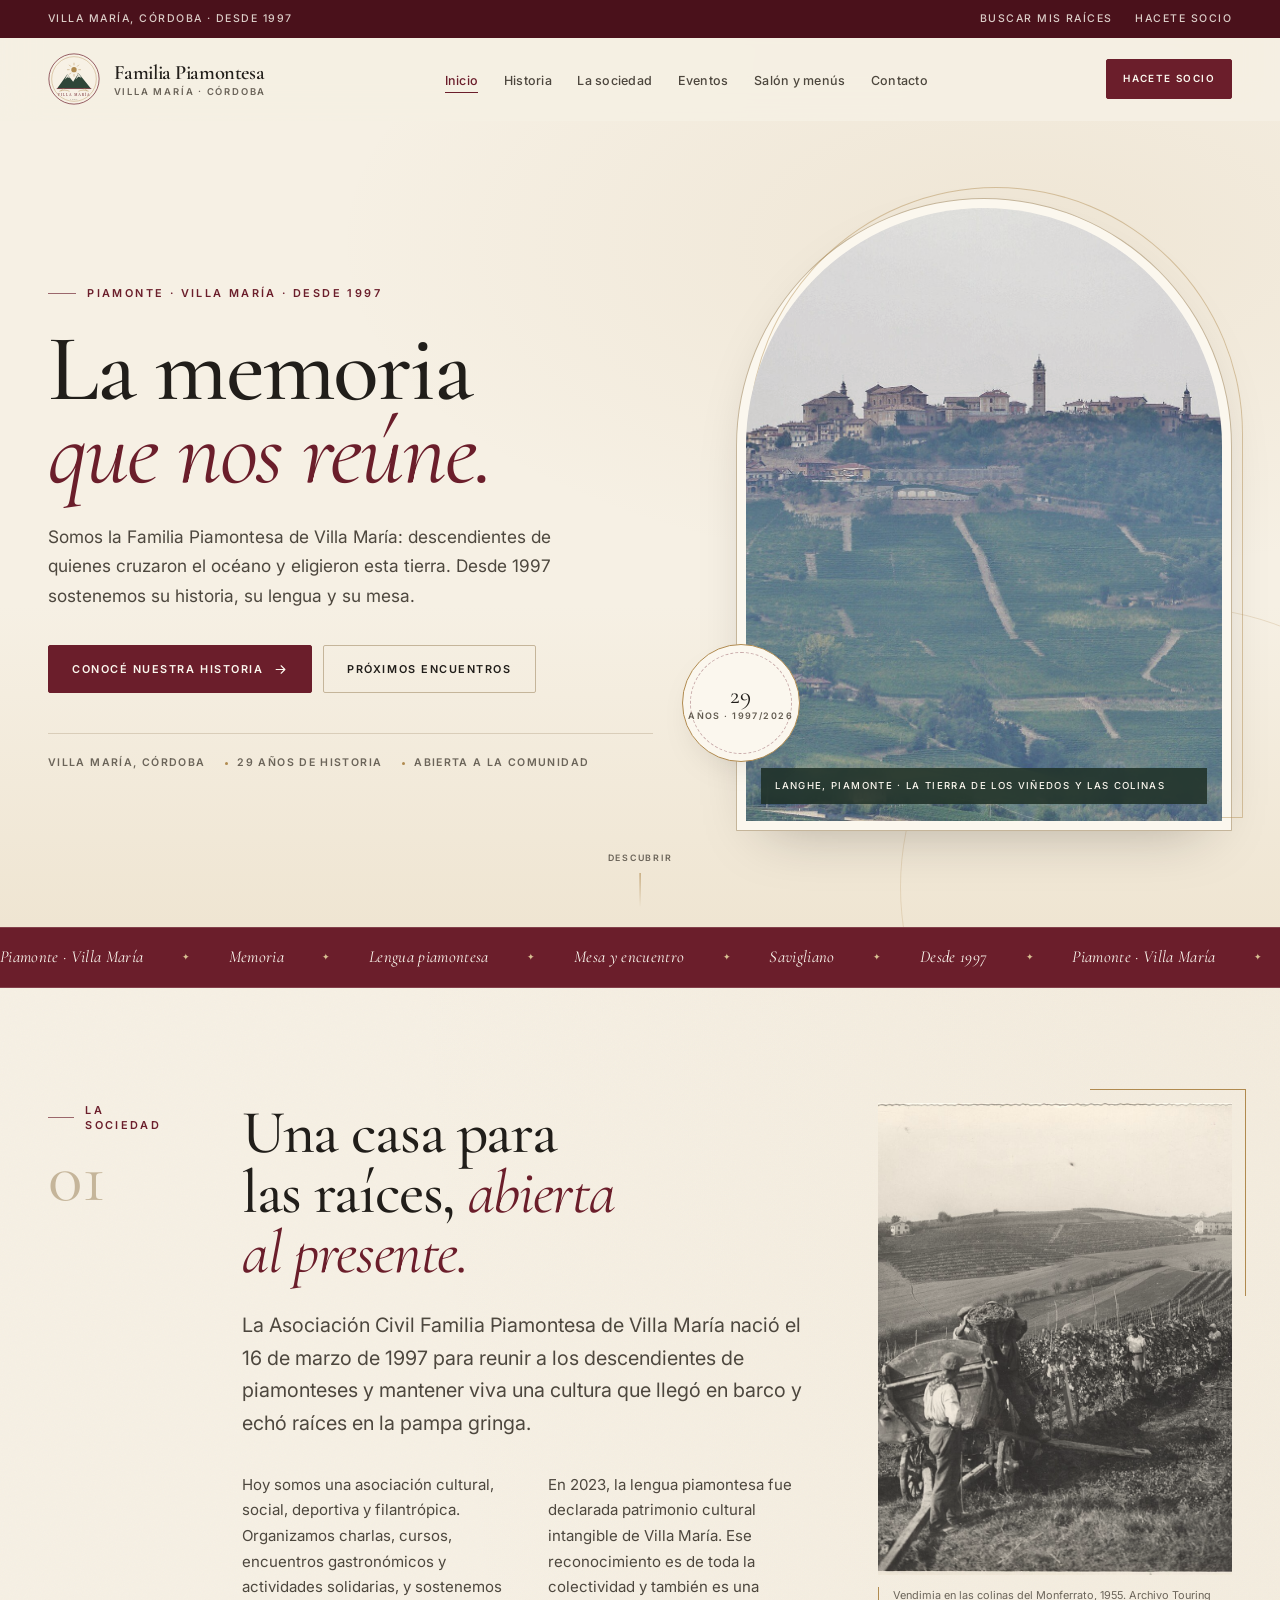
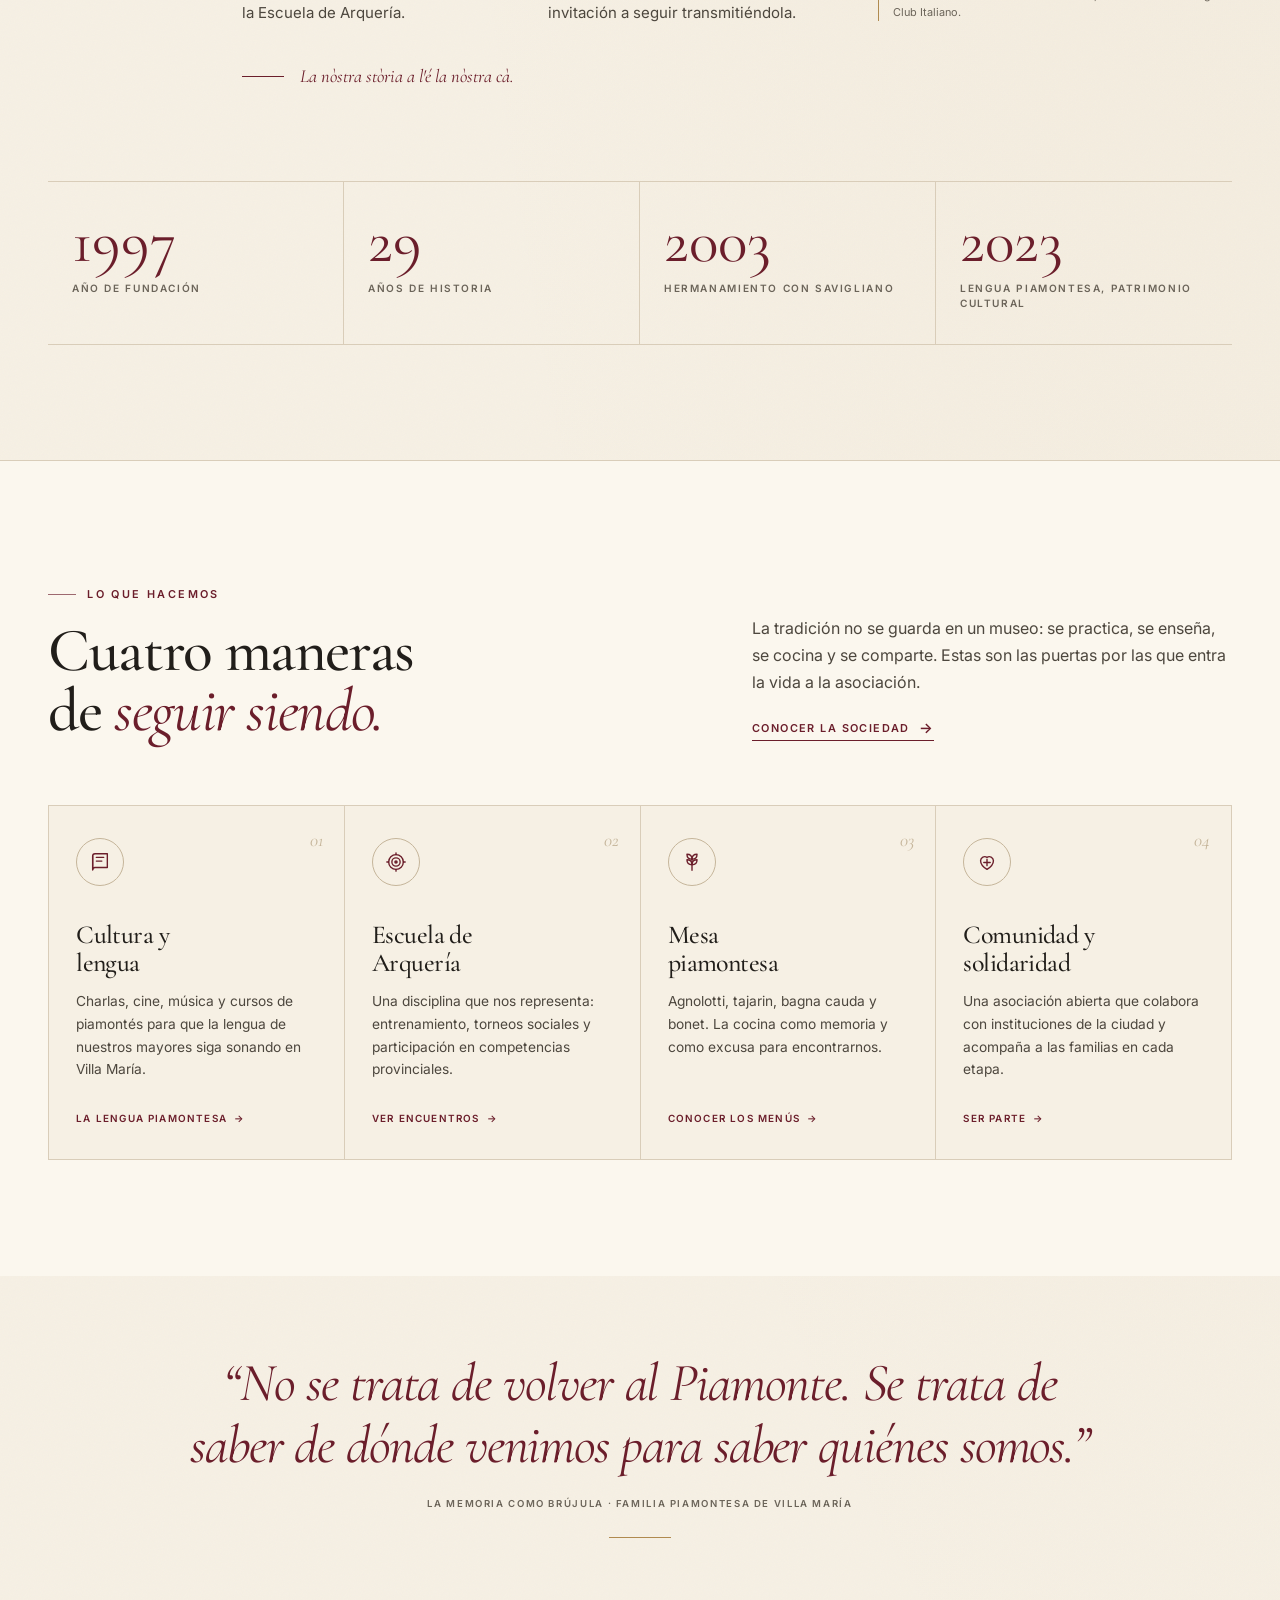
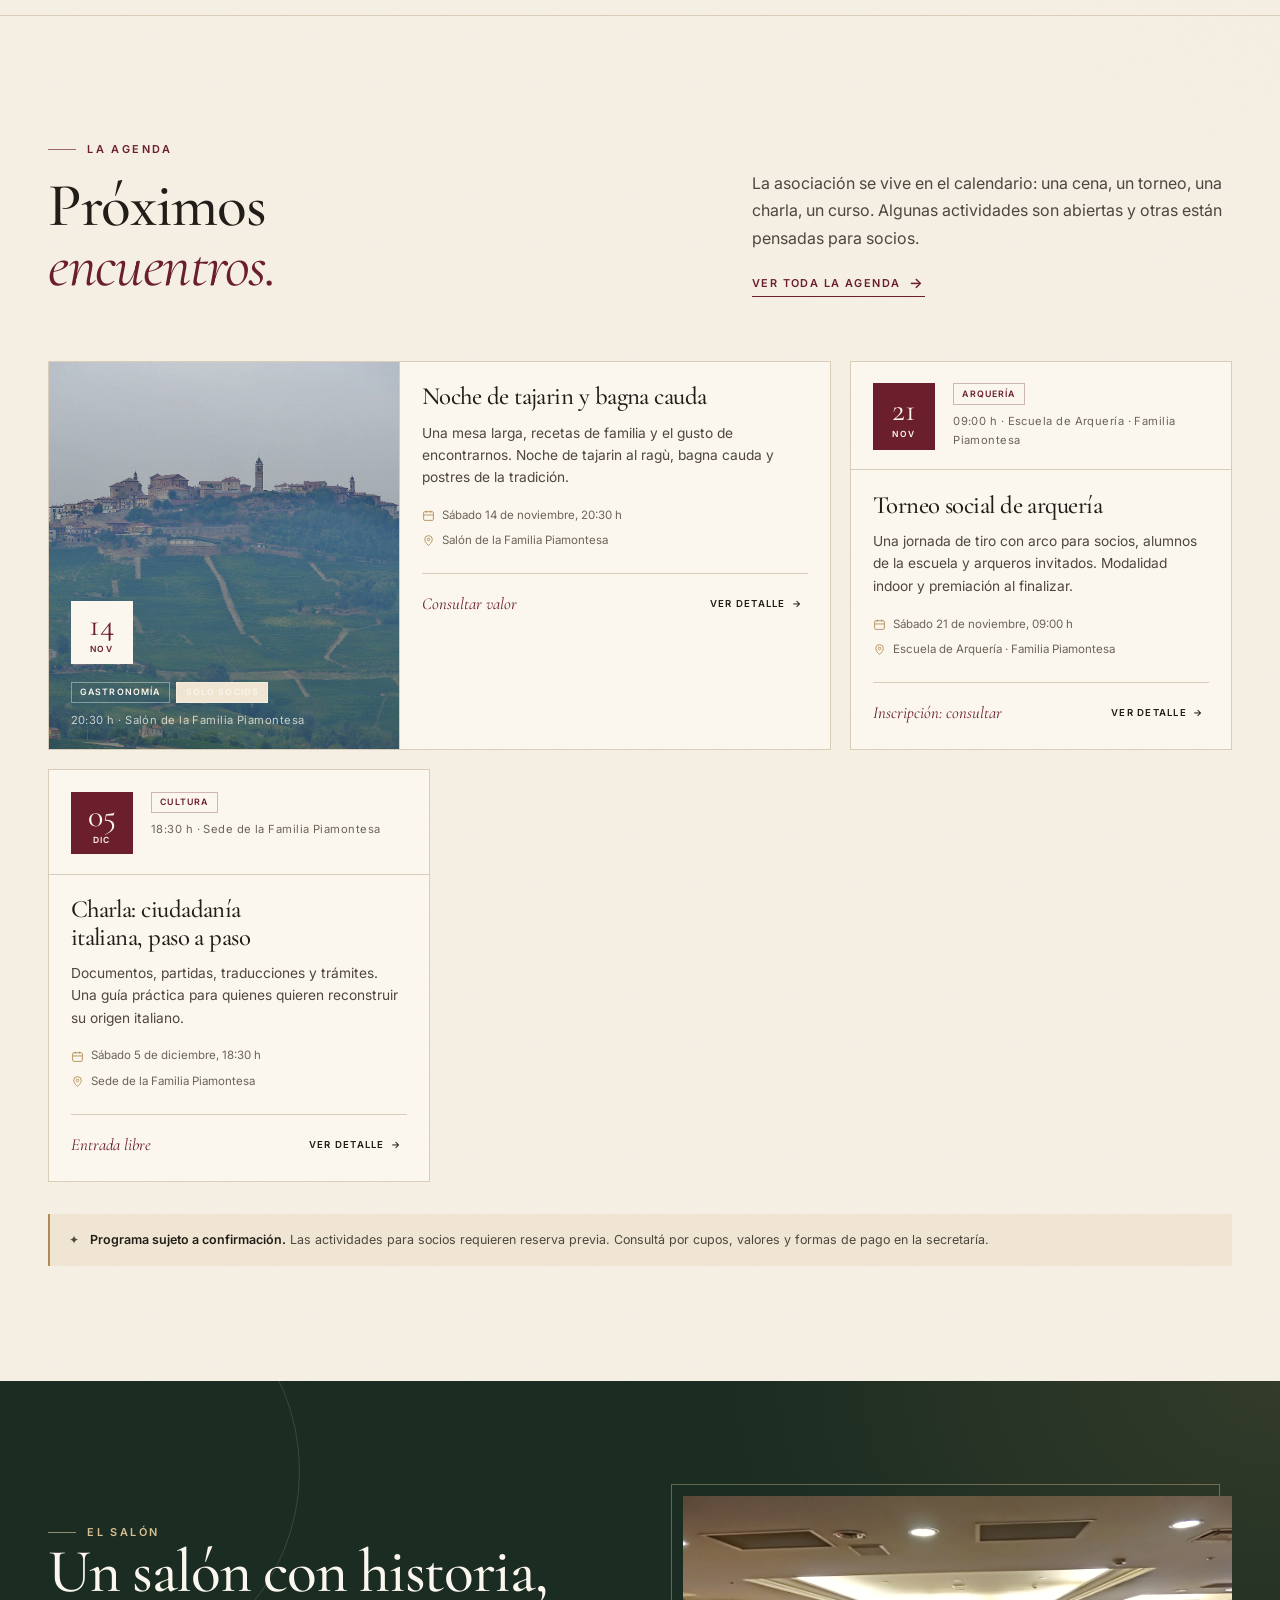
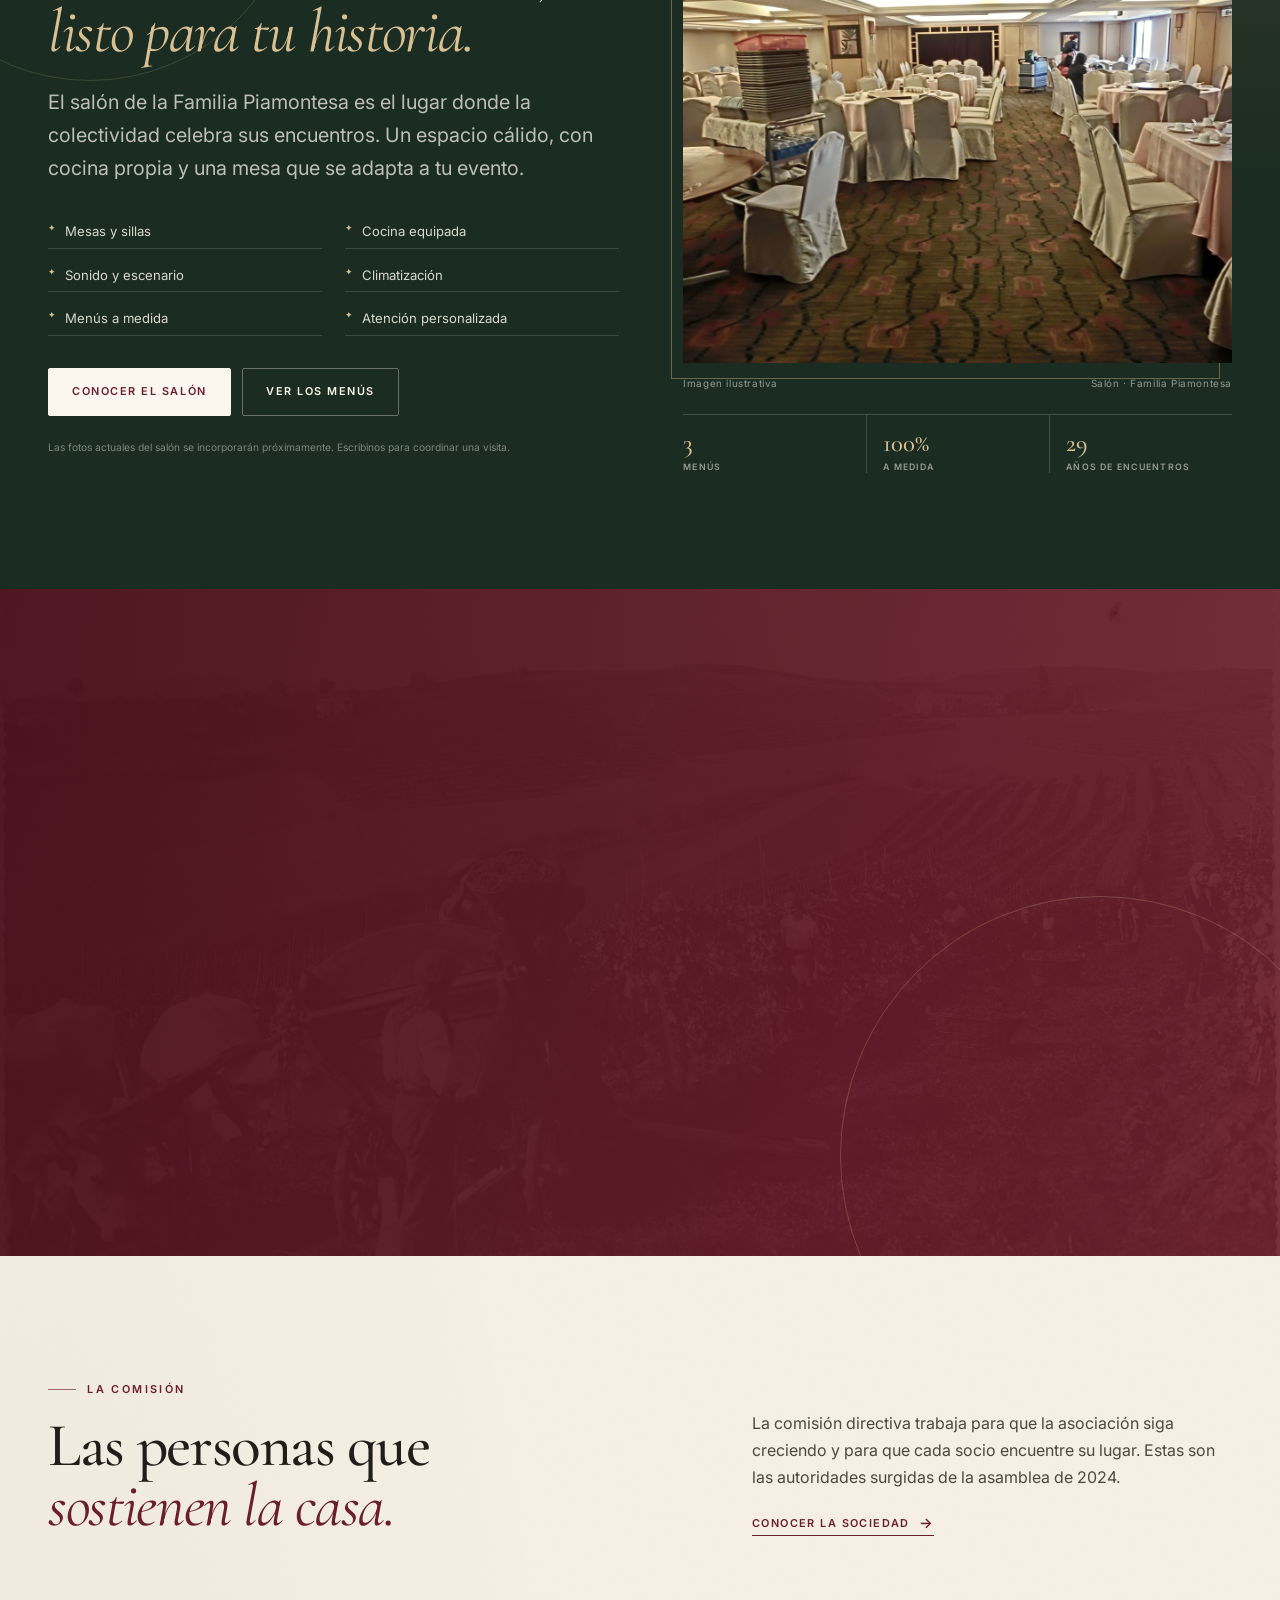
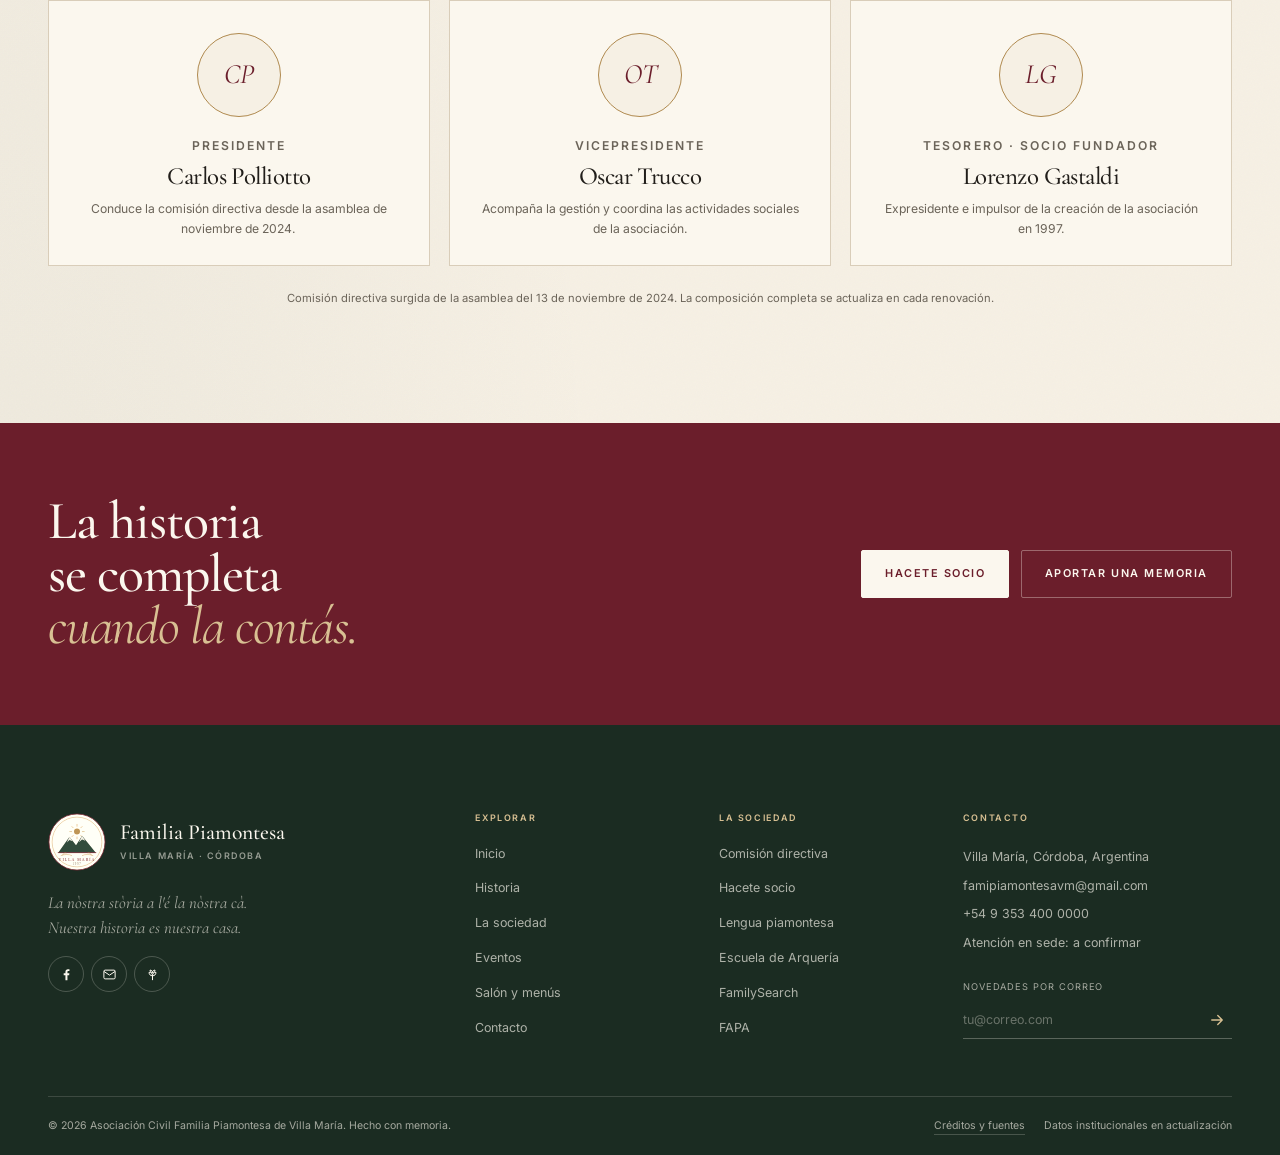
==== index.html @ 3dd71056 "Sitio web de la Familia Piamontesa de Villa Maria" ====
﻿<!doctype html>
<html lang="es-AR">
<head>
  <meta charset="utf-8">
  <meta name="viewport" content="width=device-width, initial-scale=1">
  <title>Familia Piamontesa de Villa María — Raíces, memoria y comunidad</title>
  <meta name="description" content="Asociación Civil Familia Piamontesa de Villa María: historia, cultura, lengua, escuela de arquería, eventos, salón y menús. Desde 1997, sosteniendo las raíces piamontesas.">
  <meta name="theme-color" content="#f6f0e4">
  <meta name="color-scheme" content="light">

  <meta property="og:type" content="website">
  <meta property="og:locale" content="es_AR">
  <meta property="og:site_name" content="Familia Piamontesa de Villa María">
  <meta property="og:title" content="Familia Piamontesa de Villa María — La memoria que nos reúne">
  <meta property="og:description" content="Desde 1997 reunimos a los descendientes de piamonteses de Villa María. Historia, lengua, arquería, gastronomía y una casa abierta a la comunidad.">
  <meta property="og:image" content="assets/img/hero-langhe.jpg">
  <meta name="twitter:card" content="summary_large_image">

  <link rel="icon" href="favicon.svg" type="image/svg+xml">
  <link rel="preconnect" href="https://fonts.googleapis.com">
  <link rel="preconnect" href="https://fonts.gstatic.com" crossorigin>
  <link href="https://fonts.googleapis.com/css2?family=Cormorant+Garamond:ital,wght@0,400;0,500;0,600;1,400;1,500&family=Inter:wght@300;400;500;600&display=swap" rel="stylesheet">
  <link rel="stylesheet" href="assets/css/estilos.css">

  <script type="application/ld+json">
  {
    "@context": "https://schema.org",
    "@type": "Organization",
    "name": "Asociación Civil Familia Piamontesa de Villa María",
    "alternateName": "Familia Piamontesa Villa María",
    "foundingDate": "1997-03-16",
    "description": "Asociación civil cultural, social, deportiva y filantrópica que reúne a los descendientes de piamonteses de Villa María, Córdoba.",
    "address": {
      "@type": "PostalAddress",
      "addressLocality": "Villa María",
      "addressRegion": "Córdoba",
      "addressCountry": "AR"
    },
    "sameAs": ["https://www.facebook.com/familiapiamontesavm"]
  }
  </script>
</head>
<body>

  <a class="saltar" href="#contenido">Saltar al contenido</a>

  <header class="site-header" data-header>
    <div class="topbar">
      <div class="wrap topbar__inner">
        <p>Villa María, Córdoba · Desde 1997</p>
        <div class="topbar__links">
          <a href="https://www.familysearch.org/es/global" target="_blank" rel="noopener noreferrer">Buscar mis raíces</a>
          <a href="socios.html#asociate">Hacete socio</a>
        </div>
      </div>
    </div>

    <div class="wrap">
      <nav class="nav" aria-label="Navegación principal">
        <a class="marca" href="index.html">
          <img class="marca__sello" src="assets/img/emblema.svg" alt="" width="52" height="52">
          <span class="marca__texto">
            <strong>Familia Piamontesa</strong>
            <small>Villa María · Córdoba</small>
          </span><span class="sr-only">— Inicio</span>
        </a>

        <ul class="nav__links">
          <li><a href="index.html" aria-current="page">Inicio</a></li>
          <li><a href="historia.html">Historia</a></li>
          <li><a href="socios.html">La sociedad</a></li>
          <li><a href="eventos.html">Eventos</a></li>
          <li><a href="salon.html">Salón y menús</a></li>
          <li><a href="contacto.html">Contacto</a></li>
        </ul>

        <div class="nav__acciones">
          <a class="btn btn--primario btn--chico" href="socios.html#asociate">Hacete socio</a>
          <button class="nav__toggle" type="button" data-menu-toggle aria-expanded="false" aria-controls="menu-movil" aria-label="Abrir menú">
            <svg viewBox="0 0 24 24" fill="none" stroke="currentColor" stroke-width="1.7" stroke-linecap="round" aria-hidden="true"><path d="M4 7h16M4 12h16M4 17h16"/></svg>
          </button>
        </div>
      </nav>

      <div class="menu-movil" id="menu-movil" data-menu-panel hidden>
        <ul class="menu-movil__links">
          <li><a href="index.html" aria-current="page">Inicio</a></li>
          <li><a href="historia.html">Historia</a></li>
          <li><a href="socios.html">La sociedad</a></li>
          <li><a href="eventos.html">Eventos</a></li>
          <li><a href="salon.html">Salón y menús</a></li>
          <li><a href="contacto.html">Contacto</a></li>
        </ul>
        <div class="menu-movil__pie">
          <a class="btn btn--primario btn--bloque" href="socios.html#asociate">Hacete socio</a>
          <a class="btn btn--fantasma btn--bloque" href="https://www.familysearch.org/es/global" target="_blank" rel="noopener noreferrer">Buscar mis raíces</a>
        </div>
      </div>
    </div>
  </header>

  <main id="contenido">

    <!-- PORTADA -->
    <section class="hero">
      <div class="wrap hero__inner">
        <div class="hero__copia">
          <p class="eyebrow">Piamonte · Villa María · Desde 1997</p>
          <h1 class="texto-balance">La memoria<br><em>que nos reúne.</em></h1>
          <p class="hero__bajada">
            Somos la Familia Piamontesa de Villa María: descendientes de quienes cruzaron el océano
            y eligieron esta tierra. Desde 1997 sostenemos su historia, su lengua y su mesa.
          </p>
          <div class="hero__acciones">
            <a class="btn btn--primario" href="historia.html">
              Conocé nuestra historia
              <svg viewBox="0 0 24 24" fill="none" stroke="currentColor" stroke-width="1.8" stroke-linecap="round" stroke-linejoin="round" aria-hidden="true"><path d="M5 12h14M13 6l6 6-6 6"/></svg>
            </a>
            <a class="btn btn--fantasma" href="eventos.html">Próximos encuentros</a>
          </div>
          <ul class="hero__datos">
            <li>Villa María, Córdoba</li>
            <li>29 años de historia</li>
            <li>Abierta a la comunidad</li>
          </ul>
        </div>

        <div class="hero__media">
          <figure class="hero__marco">
            <img src="assets/img/hero-langhe.jpg" alt="Paisaje de colinas y viñedos en las Langhe, Piamonte" width="1920" height="1280" fetchpriority="high">
            <figcaption>Langhe, Piamonte · La tierra de los viñedos y las colinas</figcaption>
          </figure>
          <div class="hero__sello" aria-hidden="true">
            <span>29<small>años · 1997/2026</small></span>
          </div>
        </div>
      </div>

      <div class="hero__scroll" aria-hidden="true">Descubrir</div>
    </section>

    <!-- CINTA -->
    <div class="cinta" aria-hidden="true">
      <div class="cinta__pista">
        <div class="cinta__grupo">
          <span>Piamonte · Villa María</span>
          <span>Memoria</span>
          <span>Lengua piamontesa</span>
          <span>Mesa y encuentro</span>
          <span>Savigliano</span>
          <span>Desde 1997</span>
        </div>
        <div class="cinta__grupo">
          <span>Piamonte · Villa María</span>
          <span>Memoria</span>
          <span>Lengua piamontesa</span>
          <span>Mesa y encuentro</span>
          <span>Savigliano</span>
          <span>Desde 1997</span>
        </div>
      </div>
    </div>

    <!-- PRESENTACIÓN -->
    <section class="seccion" id="la-sociedad">
      <div class="wrap">
        <div class="intro">
          <aside class="intro__lateral revelar">
            <p class="eyebrow">La sociedad</p>
            <span class="intro__num" aria-hidden="true">01</span>
          </aside>

          <div class="intro__cuerpo revelar" data-retardo="80">
            <h2 class="texto-balance">Una casa para las raíces, <em>abierta al presente.</em></h2>
            <p class="lead">
              La Asociación Civil Familia Piamontesa de Villa María nació el 16 de marzo de 1997
              para reunir a los descendientes de piamonteses y mantener viva una cultura que llegó
              en barco y echó raíces en la pampa gringa.
            </p>
            <div class="intro__columnas">
              <p>
                Hoy somos una asociación cultural, social, deportiva y filantrópica. Organizamos
                charlas, cursos, encuentros gastronómicos y actividades solidarias, y sostenemos
                la Escuela de Arquería.
              </p>
              <p>
                En 2023, la lengua piamontesa fue declarada patrimonio cultural intangible de
                Villa María. Ese reconocimiento es de toda la colectividad y también es una
                invitación a seguir transmitiéndola.
              </p>
            </div>
            <div class="intro__firma">
              <span>La nòstra stòria a l'é la nòstra cà.</span>
            </div>
          </div>

          <figure class="intro__figura revelar" data-retardo="160">
            <img src="assets/img/historia-vendimia.jpg" alt="Vendimia en las colinas del Monferrato, 1955" width="1920" height="1280" loading="lazy">
            <figcaption>Vendimia en las colinas del Monferrato, 1955. Archivo Touring Club Italiano.</figcaption>
          </figure>
        </div>

        <div class="cifras revelar">
          <div class="cifra">
            <span class="cifra__num">1997</span>
            <span class="cifra__label">Año de fundación</span>
          </div>
          <div class="cifra">
            <span class="cifra__num">29</span>
            <span class="cifra__label">Años de historia</span>
          </div>
          <div class="cifra">
            <span class="cifra__num">2003</span>
            <span class="cifra__label">Hermanamiento con Savigliano</span>
          </div>
          <div class="cifra">
            <span class="cifra__num">2023</span>
            <span class="cifra__label">Lengua piamontesa, patrimonio cultural</span>
          </div>
        </div>
      </div>
    </section>

    <!-- ÁREAS -->
    <section class="seccion seccion--papel-claro seccion--linea">
      <div class="wrap">
        <div class="cabecera-seccion">
          <div class="revelar">
            <p class="eyebrow">Lo que hacemos</p>
            <h2 class="texto-balance">Cuatro maneras de <em>seguir siendo.</em></h2>
          </div>
          <div class="cabecera-seccion__texto revelar" data-retardo="100">
            <p>
              La tradición no se guarda en un museo: se practica, se enseña, se cocina y se comparte.
              Estas son las puertas por las que entra la vida a la asociación.
            </p>
            <div class="cabecera-seccion__acciones">
              <a class="enlace-flecha" href="socios.html">Conocer la sociedad</a>
            </div>
          </div>
        </div>

        <div class="areas__grid">
          <article class="area revelar">
            <span class="area__num" aria-hidden="true">01</span>
            <span class="area__icono" aria-hidden="true">
              <svg viewBox="0 0 24 24" fill="none" stroke="currentColor" stroke-width="1.5" stroke-linecap="round" stroke-linejoin="round"><path d="M4 5.5A2.5 2.5 0 0 1 6.5 3H20v15H6.5A2.5 2.5 0 0 0 4 20.5Z"/><path d="M4 5.5v15M8 7h8M8 11h6"/></svg>
            </span>
            <h3>Cultura y lengua</h3>
            <p>Charlas, cine, música y cursos de piamontés para que la lengua de nuestros mayores siga sonando en Villa María.</p>
            <div class="area__pie"><a href="historia.html#lengua"><span>La lengua piamontesa</span></a></div>
          </article>

          <article class="area revelar" data-retardo="80">
            <span class="area__num" aria-hidden="true">02</span>
            <span class="area__icono" aria-hidden="true">
              <svg viewBox="0 0 24 24" fill="none" stroke="currentColor" stroke-width="1.5" stroke-linecap="round" stroke-linejoin="round"><circle cx="12" cy="12" r="8"/><circle cx="12" cy="12" r="4.5"/><circle cx="12" cy="12" r="1.2" fill="currentColor"/><path d="M12 2v2M12 20v2M2 12h2M20 12h2"/></svg>
            </span>
            <h3>Escuela de Arquería</h3>
            <p>Una disciplina que nos representa: entrenamiento, torneos sociales y participación en competencias provinciales.</p>
            <div class="area__pie"><a href="eventos.html#deportes"><span>Ver encuentros</span></a></div>
          </article>

          <article class="area revelar" data-retardo="160">
            <span class="area__num" aria-hidden="true">03</span>
            <span class="area__icono" aria-hidden="true">
              <svg viewBox="0 0 24 24" fill="none" stroke="currentColor" stroke-width="1.5" stroke-linecap="round" stroke-linejoin="round"><path d="M12 21c0-6 0-9 0-12"/><path d="M12 9c-3.5 0-5.5-2-5.5-5.5C10 3.5 12 5.5 12 9ZM12 9c3.5 0 5.5-2 5.5-5.5C14 3.5 12 5.5 12 9Z"/><path d="M12 15c-3.5 0-5.5-2-5.5-5.5C10 9.5 12 11.5 12 15ZM12 15c3.5 0 5.5-2 5.5-5.5C14 9.5 12 11.5 12 15Z"/></svg>
            </span>
            <h3>Mesa piamontesa</h3>
            <p>Agnolotti, tajarin, bagna cauda y bonet. La cocina como memoria y como excusa para encontrarnos.</p>
            <div class="area__pie"><a href="salon.html#menus"><span>Conocer los menús</span></a></div>
          </article>

          <article class="area revelar" data-retardo="240">
            <span class="area__num" aria-hidden="true">04</span>
            <span class="area__icono" aria-hidden="true">
              <svg viewBox="0 0 24 24" fill="none" stroke="currentColor" stroke-width="1.5" stroke-linecap="round" stroke-linejoin="round"><path d="M12 20s-7-4.4-7-9.5A4.5 4.5 0 0 1 12 7a4.5 4.5 0 0 1 7 3.5C19 15.6 12 20 12 20Z"/><path d="M8.5 12.5h7M12 9v7"/></svg>
            </span>
            <h3>Comunidad y solidaridad</h3>
            <p>Una asociación abierta que colabora con instituciones de la ciudad y acompaña a las familias en cada etapa.</p>
            <div class="area__pie"><a href="socios.html"><span>Ser parte</span></a></div>
          </article>
        </div>
      </div>
    </section>

    <!-- CITA -->
    <section class="seccion seccion--ajustada">
      <div class="wrap">
        <figure class="cita revelar">
          <blockquote>“No se trata de volver al Piamonte. Se trata de saber de dónde venimos para saber quiénes somos.”</blockquote>
          <figcaption>La memoria como brújula · Familia Piamontesa de Villa María</figcaption>
        </figure>
      </div>
    </section>

    <!-- EVENTOS -->
    <section class="seccion seccion--linea" id="agenda">
      <div class="wrap">
        <div class="cabecera-seccion">
          <div class="revelar">
            <p class="eyebrow">La agenda</p>
            <h2 class="texto-balance">Próximos <em>encuentros.</em></h2>
          </div>
          <div class="cabecera-seccion__texto revelar" data-retardo="100">
            <p>
              La asociación se vive en el calendario: una cena, un torneo, una charla, un curso.
              Algunas actividades son abiertas y otras están pensadas para socios.
            </p>
            <div class="cabecera-seccion__acciones">
              <a class="enlace-flecha" href="eventos.html">Ver toda la agenda</a>
            </div>
          </div>
        </div>

        <div class="eventos__grid" data-eventos data-limite="3" data-destacar="true"></div>

        <p class="eventos__nota">
          <span aria-hidden="true">✦</span>
          <span><strong>Programa sujeto a confirmación.</strong> Las actividades para socios requieren reserva previa. Consultá por cupos, valores y formas de pago en la secretaría.</span>
        </p>
      </div>
    </section>

    <!-- SALÓN -->
    <section class="seccion salon" id="salon">
      <div class="wrap salon__grid">
        <div class="salon__copia revelar">
          <p class="eyebrow eyebrow--claro">El salón</p>
          <h2 class="texto-balance">Un salón con historia, <em>listo para tu historia.</em></h2>
          <p class="lead">
            El salón de la Familia Piamontesa es el lugar donde la colectividad celebra sus
            encuentros. Un espacio cálido, con cocina propia y una mesa que se adapta a tu evento.
          </p>
          <ul class="salon__lista">
            <li>Mesas y sillas</li>
            <li>Cocina equipada</li>
            <li>Sonido y escenario</li>
            <li>Climatización</li>
            <li>Menús a medida</li>
            <li>Atención personalizada</li>
          </ul>
          <div class="salon__acciones">
            <a class="btn btn--claro" href="salon.html">Conocer el salón</a>
            <a class="btn btn--borde-claro" href="salon.html#menus">Ver los menús</a>
          </div>
          <p class="salon__nota">Las fotos actuales del salón se incorporarán próximamente. Escribinos para coordinar una visita.</p>
        </div>

        <div class="salon__media revelar" data-retardo="120">
          <figure class="salon__foto">
            <img src="assets/img/salon.jpg" alt="Salón de eventos con mesas preparadas para una celebración" width="1920" height="1280" loading="lazy">
            <figcaption>
              <span>Imagen ilustrativa</span>
              <span>Salón · Familia Piamontesa</span>
            </figcaption>
          </figure>
          <div class="salon__datos">
            <div class="salon__dato">
              <strong>3</strong>
              <span>Menús</span>
            </div>
            <div class="salon__dato">
              <strong>100%</strong>
              <span>A medida</span>
            </div>
            <div class="salon__dato">
              <strong>29</strong>
              <span>Años de encuentros</span>
            </div>
          </div>
        </div>
      </div>
    </section>

    <!-- RAÍCES -->
    <section class="seccion raices" id="raices">
      <div class="wrap raices__grid">
        <div class="revelar">
          <p class="eyebrow eyebrow--claro">Genealogía</p>
          <h2 class="texto-balance">Tus raíces no están perdidas. <em>Están esperando.</em></h2>
          <p class="raices__texto">
            Reconstruir la historia familiar es un viaje. Reuní nombres, fechas y lugares;
            buscá en FamilySearch; contrastá con actas y registros. En la asociación podemos
            orientarte y compartir lo que otras familias ya encontraron.
          </p>
          <div class="raices__acciones">
            <a class="btn btn--claro" href="https://www.familysearch.org/es/global" target="_blank" rel="noopener noreferrer">
              Abrir FamilySearch
              <svg viewBox="0 0 24 24" fill="none" stroke="currentColor" stroke-width="1.8" stroke-linecap="round" stroke-linejoin="round" aria-hidden="true"><path d="M7 17 17 7M8 7h9v9"/></svg>
            </a>
            <small>Acceso gratuito · Árbol genealógico global</small>
          </div>
        </div>

        <div class="raices__pasos revelar" data-retardo="120">
          <div class="raices__paso">
            <div>
              <strong>Reuní lo que ya sabés</strong>
              <p>Nombres, fechas, pueblos, apodos, fotos y relatos de los mayores. Todo suma.</p>
            </div>
          </div>
          <div class="raices__paso">
            <div>
              <strong>Buscá en FamilySearch</strong>
              <p>El árbol global reúne registros de Argentina, Italia y el mundo. Empezá por tu apellido.</p>
            </div>
          </div>
          <div class="raices__paso">
            <div>
              <strong>Contrastá y compartí</strong>
              <p>Las actas civiles y parroquiales confirman la historia. Después, compartila con la familia.</p>
            </div>
          </div>
        </div>
      </div>
    </section>

    <!-- COMISIÓN -->
    <section class="seccion">
      <div class="wrap">
        <div class="cabecera-seccion">
          <div class="revelar">
            <p class="eyebrow">La comisión</p>
            <h2 class="texto-balance">Las personas que <em>sostienen la casa.</em></h2>
          </div>
          <div class="cabecera-seccion__texto revelar" data-retardo="100">
            <p>
              La comisión directiva trabaja para que la asociación siga creciendo y para que cada
              socio encuentre su lugar. Estas son las autoridades surgidas de la asamblea de 2024.
            </p>
            <div class="cabecera-seccion__acciones">
              <a class="enlace-flecha" href="socios.html">Conocer la sociedad</a>
            </div>
          </div>
        </div>

        <div class="comision__grid" data-comision></div>
        <p class="comision__nota">
          Comisión directiva surgida de la asamblea del 13 de noviembre de 2024. La composición
          completa se actualiza en cada renovación.
        </p>
      </div>
    </section>

    <!-- BANDA -->
    <section class="banda">
      <div class="wrap banda__inner">
        <h2 class="texto-balance">La historia se completa <em>cuando la contás.</em></h2>
        <div class="banda__acciones">
          <a class="btn btn--claro" href="socios.html#asociate">Hacete socio</a>
          <a class="btn btn--borde-claro" href="contacto.html?motivo=memoria">Aportar una memoria</a>
        </div>
      </div>
    </section>

  </main>

  <footer class="footer">
    <div class="wrap">
      <div class="footer__grid">
        <div>
          <div class="footer__marca">
            <img src="assets/img/emblema.svg" alt="" width="58" height="58">
            <div>
              <strong>Familia Piamontesa</strong>
              <small>Villa María · Córdoba</small>
            </div>
          </div>
          <p class="footer__lema">La nòstra stòria a l'é la nòstra cà. Nuestra historia es nuestra casa.</p>
          <div class="footer__redes">
            <a href="https://www.facebook.com/familiapiamontesavm" target="_blank" rel="noopener noreferrer" aria-label="Facebook de la Familia Piamontesa" data-enlace="facebook">
              <svg viewBox="0 0 24 24" fill="currentColor" aria-hidden="true"><path d="M13.5 21v-8h2.7l.4-3.1h-3.1V7.9c0-.9.3-1.5 1.6-1.5h1.6V3.6c-.3 0-1.3-.1-2.4-.1-2.4 0-4 1.5-4 4.2v2.2H7.5V13h2.8v8z"/></svg>
            </a>
            <a href="mailto:famipiamontesavm@gmail.com" aria-label="Escribir por correo" data-enlace="email">
              <svg viewBox="0 0 24 24" fill="none" stroke="currentColor" stroke-width="1.6" aria-hidden="true"><rect x="3" y="5" width="18" height="14" rx="2"/><path d="m3 7 9 6 9-6"/></svg>
            </a>
            <a href="https://www.familysearch.org/es/global" target="_blank" rel="noopener noreferrer" aria-label="FamilySearch" data-enlace="familysearch">
              <svg viewBox="0 0 24 24" fill="none" stroke="currentColor" stroke-width="1.6" aria-hidden="true"><path d="M12 21v-7"/><path d="M12 14c-3.5 0-5.5-2-5.5-5.5C10 8.5 12 10.5 12 14ZM12 14c3.5 0 5.5-2 5.5-5.5C14 8.5 12 10.5 12 14Z"/><path d="M12 9c-2.5 0-4-1.5-4-4 2.5 0 4 1.5 4 4ZM12 9c2.5 0 4-1.5 4-4-2.5 0-4 1.5-4 4Z"/></svg>
            </a>
          </div>
        </div>

        <div>
          <h3>Explorar</h3>
          <ul class="footer__links">
            <li><a href="index.html">Inicio</a></li>
            <li><a href="historia.html">Historia</a></li>
            <li><a href="socios.html">La sociedad</a></li>
            <li><a href="eventos.html">Eventos</a></li>
            <li><a href="salon.html">Salón y menús</a></li>
            <li><a href="contacto.html">Contacto</a></li>
          </ul>
        </div>

        <div>
          <h3>La sociedad</h3>
          <ul class="footer__links">
            <li><a href="socios.html#comision">Comisión directiva</a></li>
            <li><a href="socios.html#asociate">Hacete socio</a></li>
            <li><a href="historia.html#lengua">Lengua piamontesa</a></li>
            <li><a href="eventos.html#deportes">Escuela de Arquería</a></li>
            <li><a href="https://www.familysearch.org/es/global" target="_blank" rel="noopener noreferrer">FamilySearch</a></li>
            <li><a href="https://fapa.org.ar" target="_blank" rel="noopener noreferrer">FAPA</a></li>
          </ul>
        </div>

        <div class="footer__contacto">
          <h3>Contacto</h3>
          <p data-dato="direccion">Villa María, Córdoba, Argentina</p>
          <a href="mailto:famipiamontesavm@gmail.com" data-enlace="email" data-dato="email">famipiamontesavm@gmail.com</a>
          <a href="tel:+5493534000000" data-enlace="telefono" data-dato="telefono">+54 9 353 400 0000</a>
          <p data-dato="horario">Atención en sede: a confirmar</p>

          <form class="footer__boletin" data-form data-asunto="Quiero recibir novedades de la Familia Piamontesa">
            <label for="boletin-email">Novedades por correo</label>
            <div class="campo-linea">
              <input id="boletin-email" name="email" type="email" placeholder="tu@correo.com" autocomplete="email" required>
              <button type="submit" aria-label="Enviar correo">
                <svg width="18" height="18" viewBox="0 0 24 24" fill="none" stroke="currentColor" stroke-width="1.8" stroke-linecap="round" stroke-linejoin="round" aria-hidden="true"><path d="M5 12h14M13 6l6 6-6 6"/></svg>
              </button>
            </div>
            <input type="hidden" name="origen" value="Boletín del pie de página">
            <p class="form__ok" data-form-ok role="status">Gracias. Se abrirá tu correo para completar la suscripción.</p>
          </form>
        </div>
      </div>

      <div class="footer__bottom">
        <p>© <span data-anio>2026</span> Asociación Civil Familia Piamontesa de Villa María. Hecho con memoria.</p>
        <div class="footer__legal">
          <a href="creditos.html">Créditos y fuentes</a>
          <span>Datos institucionales en actualización</span>
        </div>
      </div>
    </div>
  </footer>

  <script src="assets/js/datos.js"></script>
  <script src="assets/js/app.js"></script>
</body>
</html>
---- assets/css/estilos.css ----
/* ==========================================================================
   FAMILIA PIAMONTESA · VILLA MARÍA
   Hoja de estilos principal
   --------------------------------------------------------------------------
   Índice
   01. Tokens y base
   02. Tipografía y utilidades
   03. Cabecera y navegación
   04. Botones y enlaces
   05. Portada (hero)
   06. Cinta (marquee)
   07. Secciones y encabezados
   08. Presentación y cifras
   09. Áreas de la sociedad
   10. Eventos
   11. Salón
   12. Menús
   13. Raíces / genealogía
   14. Comisión y socios
   15. Banda de participación
   16. Pie de página
   17. Páginas interiores
   18. Línea de tiempo
   19. Galería y figuras
   20. Prosa
   21. Formularios
   22. Preguntas frecuentes
   23. Diálogo de evento
   24. Avisos, créditos y 404
   25. Animaciones y accesibilidad
   26. Responsive
   27. Impresión
   ========================================================================== */

/* 01. Tokens y base
   ========================================================================== */
:root {
  --papel: #f6f0e4;
  --papel-claro: #fbf7ee;
  --papel-hondo: #efe5d2;
  --papel-oscuro: #e3d6bf;
  --tinta: #211e1a;
  --tinta-suave: #4d473e;
  --gris: #6b6459;
  --linea: #d9cdb9;
  --linea-fuerte: #c5b59a;
  --vino: #6b1e2b;
  --vino-hondo: #4a111b;
  --vino-claro: #8d3a48;
  --verde: #2e4638;
  --verde-hondo: #1b2c22;
  --oro: #b08a4f;
  --oro-claro: #d8c093;
  --azul: #223a56;
  --blanco: #fffdf8;
  --rojo-suave: #a34a4a;
  --sombra: 0 24px 60px -30px rgba(33, 30, 26, .35);
  --sombra-suave: 0 14px 40px -24px rgba(33, 30, 26, .28);
  --radio: 3px;
  --radio-lg: 8px;
  --wrap: 1280px;
  --pad: clamp(1.25rem, 4vw, 3rem);
  --serif: "Cormorant Garamond", "Iowan Old Style", "Palatino Linotype", Georgia, serif;
  --sans: "Inter", -apple-system, BlinkMacSystemFont, "Segoe UI", sans-serif;
  --trans: 220ms cubic-bezier(.2, .7, .2, 1);
}

*,
*::before,
*::after {
  box-sizing: border-box;
}

html {
  scroll-behavior: smooth;
  scroll-padding-top: 7.5rem;
  -webkit-text-size-adjust: 100%;
}

body {
  margin: 0;
  background-color: var(--papel);
  background-image:
    radial-gradient(120% 80% at 100% 0%, rgba(176, 138, 79, .06), transparent 60%),
    radial-gradient(90% 60% at 0% 100%, rgba(46, 70, 56, .05), transparent 55%),
    url("data:image/svg+xml,%3Csvg xmlns='http://www.w3.org/2000/svg' width='160' height='160'%3E%3Cfilter id='g'%3E%3CfeTurbulence type='fractalNoise' baseFrequency='.85' numOctaves='2' stitchTiles='stitch'/%3E%3C/filter%3E%3Crect width='100%25' height='100%25' filter='url(%23g)' opacity='.028'/%3E%3C/svg%3E");
  color: var(--tinta);
  font-family: var(--sans);
  font-size: 16px;
  line-height: 1.7;
  font-weight: 400;
  -webkit-font-smoothing: antialiased;
  text-rendering: optimizeLegibility;
  overflow-x: hidden;
}

body.menu-abierto {
  overflow: hidden;
}

img,
picture,
svg,
video {
  max-width: 100%;
  display: block;
}

img {
  height: auto;
}

a {
  color: inherit;
  text-decoration: none;
}

p,
h1,
h2,
h3,
h4,
h5,
h6,
figure,
blockquote {
  margin: 0;
}

ul,
ol {
  margin: 0;
  padding: 0;
  list-style: none;
}

button,
input,
select,
textarea {
  font: inherit;
  color: inherit;
}

button {
  cursor: pointer;
  background: none;
  border: 0;
}

::selection {
  background: var(--vino);
  color: var(--papel-claro);
}

:focus-visible {
  outline: 2px solid var(--oro);
  outline-offset: 4px;
}

/* 02. Tipografía y utilidades
   ========================================================================== */
h1,
h2,
h3,
h4,
.serif {
  font-family: var(--serif);
  font-weight: 500;
  letter-spacing: -.022em;
}

h1 {
  font-size: clamp(3.2rem, 7.4vw, 7.6rem);
  line-height: .88;
}

h2 {
  font-size: clamp(2.35rem, 4.8vw, 4.5rem);
  line-height: .98;
}

h3 {
  font-size: clamp(1.5rem, 2.2vw, 2rem);
  line-height: 1.08;
}

h4 {
  font-size: 1.25rem;
  line-height: 1.2;
}

em,
.italica {
  font-style: italic;
}

h1 em,
h2 em {
  color: var(--vino);
  font-weight: 400;
}

.section--oscura h2 em,
.salon h2 em,
.raices h2 em,
.footer h2 em {
  color: var(--oro-claro);
}

.eyebrow {
  display: inline-flex;
  align-items: center;
  gap: .7rem;
  margin: 0;
  color: var(--vino);
  font-family: var(--sans);
  font-size: .68rem;
  font-weight: 600;
  letter-spacing: .22em;
  line-height: 1.4;
  text-transform: uppercase;
}

.eyebrow::before {
  content: "";
  width: 28px;
  height: 1px;
  background: currentColor;
  opacity: .65;
}

.eyebrow--sin-linea::before {
  display: none;
}

.eyebrow--claro {
  color: var(--oro-claro);
}

.lead {
  font-size: clamp(1.08rem, 1.55vw, 1.28rem);
  line-height: 1.65;
  color: var(--tinta-suave);
}

.texto-balance {
  text-wrap: balance;
}

.texto-pretty {
  text-wrap: pretty;
}

.wrap {
  width: min(100% - (var(--pad) * 2), var(--wrap));
  margin-inline: auto;
}

.wrap--angosto {
  width: min(100% - (var(--pad) * 2), 860px);
  margin-inline: auto;
}

.sr-only {
  position: absolute;
  width: 1px;
  height: 1px;
  padding: 0;
  margin: -1px;
  overflow: hidden;
  clip: rect(0, 0, 0, 0);
  white-space: nowrap;
  border: 0;
}

.saltar {
  position: fixed;
  top: .75rem;
  left: .75rem;
  z-index: 999;
  padding: .7rem 1.1rem;
  background: var(--vino);
  color: var(--papel-claro);
  font-size: .8rem;
  font-weight: 600;
  letter-spacing: .06em;
  transform: translateY(-160%);
  transition: transform var(--trans);
}

.saltar:focus {
  transform: translateY(0);
}

/* 03. Cabecera y navegación
   ========================================================================== */
.topbar {
  background: var(--vino-hondo);
  color: rgba(251, 247, 238, .82);
  font-size: .66rem;
  font-weight: 500;
  letter-spacing: .14em;
  text-transform: uppercase;
}

.topbar__inner {
  display: flex;
  align-items: center;
  justify-content: space-between;
  gap: 1rem;
  min-height: 38px;
}

.topbar__links {
  display: flex;
  align-items: center;
  gap: 1.4rem;
}

.topbar a {
  transition: color var(--trans);
}

.topbar a:hover {
  color: var(--oro-claro);
}

.site-header {
  position: sticky;
  top: 0;
  z-index: 100;
  background: rgba(246, 240, 228, .9);
  border-bottom: 1px solid transparent;
  backdrop-filter: blur(18px) saturate(120%);
  -webkit-backdrop-filter: blur(18px) saturate(120%);
  transition: background var(--trans), border-color var(--trans), box-shadow var(--trans);
}

.site-header.is-scrolled {
  background: rgba(251, 247, 238, .96);
  border-bottom-color: var(--linea);
  box-shadow: 0 12px 30px -26px rgba(33, 30, 26, .55);
}

.nav {
  display: flex;
  align-items: center;
  justify-content: space-between;
  gap: 1.5rem;
  min-height: 82px;
}

.marca {
  display: inline-flex;
  align-items: center;
  gap: .85rem;
  flex-shrink: 0;
}

.marca__sello {
  width: 52px;
  height: 52px;
  flex-shrink: 0;
}

.marca__texto {
  display: flex;
  flex-direction: column;
  line-height: 1.05;
}

.marca__texto strong {
  font-family: var(--serif);
  font-size: 1.28rem;
  font-weight: 600;
  letter-spacing: -.02em;
}

.marca__texto small {
  margin-top: .22rem;
  color: var(--gris);
  font-size: .59rem;
  font-weight: 600;
  letter-spacing: .19em;
  text-transform: uppercase;
}

.nav__links {
  display: flex;
  align-items: center;
  gap: clamp(.9rem, 2vw, 1.9rem);
}

.nav__links a {
  position: relative;
  padding: .35rem 0;
  color: var(--tinta-suave);
  font-size: .78rem;
  font-weight: 500;
  letter-spacing: .02em;
  white-space: nowrap;
  transition: color var(--trans);
}

.nav__links a::after {
  content: "";
  position: absolute;
  right: 0;
  bottom: 0;
  left: 0;
  height: 1px;
  background: var(--vino);
  transform: scaleX(0);
  transform-origin: right;
  transition: transform var(--trans);
}

.nav__links a:hover,
.nav__links a[aria-current="page"] {
  color: var(--vino);
}

.nav__links a:hover::after,
.nav__links a[aria-current="page"]::after {
  transform: scaleX(1);
  transform-origin: left;
}

.nav__acciones {
  display: flex;
  align-items: center;
  gap: .7rem;
  flex-shrink: 0;
}

.nav__toggle {
  display: none;
  width: 44px;
  height: 44px;
  place-items: center;
  border: 1px solid var(--linea-fuerte);
  border-radius: 50%;
  color: var(--tinta);
  transition: background var(--trans), color var(--trans), border-color var(--trans);
}

.nav__toggle:hover {
  background: var(--vino);
  border-color: var(--vino);
  color: var(--papel-claro);
}

.nav__toggle svg {
  width: 19px;
  height: 19px;
}

.menu-movil {
  display: none;
  border-top: 1px solid var(--linea);
  padding: 1rem 0 1.5rem;
}

.menu-movil[hidden] {
  display: none;
}

.menu-movil__links {
  display: grid;
  gap: .15rem;
}

.menu-movil__links a {
  display: flex;
  align-items: center;
  justify-content: space-between;
  padding: .85rem .4rem;
  border-bottom: 1px solid rgba(217, 205, 185, .65);
  font-family: var(--serif);
  font-size: 1.5rem;
  transition: color var(--trans), padding-left var(--trans);
}

.menu-movil__links a:hover,
.menu-movil__links a[aria-current="page"] {
  padding-left: .85rem;
  color: var(--vino);
}

.menu-movil__links a::after {
  content: "→";
  font-family: var(--sans);
  font-size: .9rem;
  color: var(--oro);
}

.menu-movil__pie {
  display: grid;
  gap: .6rem;
  margin-top: 1rem;
}

/* 04. Botones y enlaces
   ========================================================================== */
.btn {
  display: inline-flex;
  align-items: center;
  justify-content: center;
  gap: .6rem;
  min-height: 48px;
  padding: .82rem 1.45rem;
  border: 1px solid transparent;
  border-radius: 2px;
  font-family: var(--sans);
  font-size: .68rem;
  font-weight: 600;
  letter-spacing: .14em;
  line-height: 1.2;
  text-transform: uppercase;
  transition: background var(--trans), color var(--trans), border-color var(--trans), transform var(--trans), box-shadow var(--trans);
}

.btn svg {
  width: 15px;
  height: 15px;
  flex-shrink: 0;
  transition: transform var(--trans);
}

.btn:hover svg {
  transform: translateX(3px);
}

.btn--primario {
  background: var(--vino);
  border-color: var(--vino);
  color: var(--papel-claro);
}

.btn--primario:hover {
  background: var(--vino-hondo);
  border-color: var(--vino-hondo);
  transform: translateY(-2px);
  box-shadow: 0 14px 28px -18px rgba(74, 17, 27, .8);
}

.btn--fantasma {
  background: transparent;
  border-color: var(--linea-fuerte);
  color: var(--tinta);
}

.btn--fantasma:hover {
  border-color: var(--vino);
  color: var(--vino);
  transform: translateY(-2px);
}

.btn--claro {
  background: var(--papel-claro);
  border-color: var(--papel-claro);
  color: var(--vino);
}

.btn--claro:hover {
  background: #fff;
  transform: translateY(-2px);
}

.btn--borde-claro {
  background: transparent;
  border-color: rgba(251, 247, 238, .34);
  color: var(--papel-claro);
}

.btn--borde-claro:hover {
  border-color: var(--oro-claro);
  color: var(--oro-claro);
}

.btn--chico {
  min-height: 40px;
  padding: .62rem 1rem;
  font-size: .62rem;
}

.btn--bloque {
  width: 100%;
}

.enlace-flecha {
  display: inline-flex;
  align-items: center;
  gap: .55rem;
  padding-bottom: .18rem;
  border-bottom: 1px solid currentColor;
  color: var(--vino);
  font-size: .68rem;
  font-weight: 600;
  letter-spacing: .13em;
  text-transform: uppercase;
  transition: gap var(--trans), color var(--trans);
}

.enlace-flecha::after {
  content: "→";
  font-size: .9rem;
  line-height: 1;
}

.enlace-flecha:hover {
  gap: .85rem;
  color: var(--vino-hondo);
}

.enlace-flecha--claro {
  color: var(--oro-claro);
}

.enlace-flecha--claro:hover {
  color: var(--papel-claro);
}

/* 05. Portada (hero)
   ========================================================================== */
.hero {
  position: relative;
  overflow: hidden;
  background:
    radial-gradient(90% 70% at 80% 15%, rgba(176, 138, 79, .1), transparent 60%),
    linear-gradient(180deg, var(--papel) 0%, var(--papel) 60%, var(--papel-hondo) 100%);
}

.hero::after {
  content: "";
  position: absolute;
  right: -180px;
  bottom: -240px;
  width: 560px;
  height: 560px;
  border: 1px solid rgba(176, 138, 79, .22);
  border-radius: 50%;
  pointer-events: none;
}

.hero__inner {
  position: relative;
  z-index: 1;
  display: grid;
  grid-template-columns: 1.08fr .92fr;
  align-items: center;
  gap: clamp(2rem, 5vw, 5rem);
  min-height: calc(100svh - 120px);
  padding-block: clamp(3rem, 6vw, 5.5rem) clamp(3.5rem, 6vw, 6rem);
}

.hero__copia {
  max-width: 680px;
}

.hero h1 {
  margin-top: 1.5rem;
  text-wrap: balance;
}

.hero h1 em {
  display: inline-block;
}

.hero__bajada {
  max-width: 47ch;
  margin-top: 1.8rem;
  color: var(--tinta-suave);
  font-size: clamp(1.02rem, 1.35vw, 1.16rem);
  line-height: 1.7;
}

.hero__acciones {
  display: flex;
  flex-wrap: wrap;
  gap: .7rem;
  margin-top: 2.2rem;
}

.hero__datos {
  display: flex;
  flex-wrap: wrap;
  gap: .55rem 1.25rem;
  margin-top: 2.5rem;
  padding-top: 1.25rem;
  border-top: 1px solid var(--linea);
  color: var(--gris);
  font-size: .66rem;
  font-weight: 600;
  letter-spacing: .13em;
  text-transform: uppercase;
}

.hero__datos li {
  display: flex;
  align-items: center;
  gap: .55rem;
}

.hero__datos li + li::before {
  content: "";
  width: 3px;
  height: 3px;
  border-radius: 50%;
  background: var(--oro);
}

.hero__media {
  position: relative;
  padding: 0 0 1.2rem 1.2rem;
}

.hero__marco {
  position: relative;
  margin: 0;
  padding: 9px;
  background: var(--papel-claro);
  border: 1px solid var(--linea-fuerte);
  border-radius: 999px 999px 3px 3px;
  box-shadow: var(--sombra);
}

.hero__marco::before {
  content: "";
  position: absolute;
  inset: -12px -12px 12px 12px;
  border: 1px solid rgba(176, 138, 79, .45);
  border-radius: 999px 999px 3px 3px;
  pointer-events: none;
}

.hero__marco img {
  width: 100%;
  aspect-ratio: 4 / 5.15;
  object-fit: cover;
  border-radius: 999px 999px 1px 1px;
  filter: saturate(.72) sepia(.12) contrast(1.03);
}

.hero__marco figcaption {
  position: absolute;
  right: 1.5rem;
  bottom: 1.6rem;
  left: 1.5rem;
  padding: .7rem .9rem;
  background: rgba(27, 44, 34, .82);
  color: var(--papel-claro);
  font-size: .6rem;
  font-weight: 500;
  letter-spacing: .14em;
  line-height: 1.45;
  text-transform: uppercase;
  backdrop-filter: blur(8px);
}

.hero__sello {
  position: absolute;
  bottom: 5.5rem;
  left: -2.2rem;
  display: grid;
  place-items: center;
  width: 118px;
  height: 118px;
  border: 1px solid var(--oro);
  border-radius: 50%;
  background: var(--papel-claro);
  box-shadow: var(--sombra-suave);
}

.hero__sello::after {
  content: "";
  position: absolute;
  inset: 7px;
  border: 1px dashed rgba(107, 30, 43, .35);
  border-radius: 50%;
}

.hero__sello span {
  position: relative;
  z-index: 1;
  text-align: center;
  font-family: var(--serif);
  font-size: 1.5rem;
  line-height: .95;
}

.hero__sello span small {
  display: block;
  margin-top: .25rem;
  font-family: var(--sans);
  font-size: .56rem;
  font-weight: 600;
  letter-spacing: .16em;
  text-transform: uppercase;
  color: #625b50;
}

.hero__scroll {
  position: absolute;
  bottom: 1.2rem;
  left: 50%;
  z-index: 2;
  display: flex;
  flex-direction: column;
  align-items: center;
  gap: .5rem;
  color: var(--gris);
  font-size: .55rem;
  font-weight: 600;
  letter-spacing: .2em;
  text-transform: uppercase;
  transform: translateX(-50%);
}

.hero__scroll::after {
  content: "";
  width: 1px;
  height: 34px;
  background: linear-gradient(to bottom, var(--oro), transparent);
  animation: bajar 2.4s ease-in-out infinite;
}

/* 06. Cinta (marquee)
   ========================================================================== */
.cinta {
  overflow: hidden;
  padding: .95rem 0;
  background: var(--vino);
  color: var(--papel-claro);
  border-top: 1px solid rgba(251, 247, 238, .16);
  border-bottom: 1px solid rgba(251, 247, 238, .16);
}

.cinta__pista {
  display: flex;
  width: max-content;
  animation: cinta 44s linear infinite;
}

.cinta:hover .cinta__pista {
  animation-play-state: paused;
}

.cinta__grupo {
  display: flex;
  align-items: center;
  gap: 2.4rem;
  padding-right: 2.4rem;
  white-space: nowrap;
}

.cinta span {
  display: inline-flex;
  align-items: center;
  gap: 2.4rem;
  font-family: var(--serif);
  font-size: 1.05rem;
  font-style: italic;
  letter-spacing: .02em;
}

.cinta span::after {
  content: "✦";
  color: var(--oro-claro);
  font-family: var(--sans);
  font-size: .55rem;
  font-style: normal;
}

/* 07. Secciones y encabezados
   ========================================================================== */
.seccion {
  padding-block: clamp(4.5rem, 9vw, 8.5rem);
}

.seccion--ajustada {
  padding-block: clamp(3.2rem, 6vw, 5.5rem);
}

.seccion--papel-claro {
  background: var(--papel-claro);
}

.seccion--papel-hondo {
  background: var(--papel-hondo);
}

.seccion--linea {
  border-top: 1px solid var(--linea);
}

.seccion--oscura {
  background: var(--verde-hondo);
  color: var(--papel-claro);
}

.seccion--oscura .lead {
  color: rgba(251, 247, 238, .72);
}

.seccion--oscura .eyebrow {
  color: var(--oro-claro);
}

.cabecera-seccion {
  display: grid;
  grid-template-columns: minmax(0, 1fr) minmax(0, .82fr);
  align-items: end;
  gap: 2rem 4rem;
  margin-bottom: clamp(2.5rem, 5vw, 4.5rem);
}

.cabecera-seccion h2 {
  max-width: 15ch;
  margin-top: 1.1rem;
}

.cabecera-seccion__texto {
  max-width: 48ch;
  justify-self: end;
  color: var(--tinta-suave);
}

.cabecera-seccion__acciones {
  display: flex;
  flex-wrap: wrap;
  gap: .7rem;
  margin-top: 1.4rem;
}

.cabecera-seccion--centrada {
  display: block;
  max-width: 760px;
  margin-inline: auto;
  margin-bottom: clamp(2.5rem, 5vw, 4rem);
  text-align: center;
}

.cabecera-seccion--centrada h2 {
  margin-inline: auto;
}

.cabecera-seccion--centrada .eyebrow {
  justify-content: center;
}

.divisor {
  display: flex;
  align-items: center;
  gap: 1rem;
  margin-block: 2rem;
  color: var(--oro);
}

.divisor::before,
.divisor::after {
  content: "";
  flex: 1;
  height: 1px;
  background: var(--linea);
}

.divisor span {
  font-size: .7rem;
  letter-spacing: .3em;
}

/* 08. Presentación y cifras
   ========================================================================== */
.intro {
  display: grid;
  grid-template-columns: 130px minmax(0, 1fr) minmax(280px, .62fr);
  gap: clamp(2rem, 5vw, 4.5rem);
  align-items: start;
}

.intro__lateral {
  position: sticky;
  top: 8rem;
  display: flex;
  flex-direction: column;
  gap: 1rem;
}

.intro__num {
  font-family: var(--serif);
  font-size: 4.5rem;
  line-height: .8;
  color: var(--linea-fuerte);
}

.intro__cuerpo h2 {
  max-width: 17ch;
  text-wrap: balance;
}

.intro__cuerpo > .lead {
  max-width: 54ch;
  margin-top: 1.6rem;
}

.intro__columnas {
  display: grid;
  grid-template-columns: repeat(2, minmax(0, 1fr));
  gap: 1.5rem 2.5rem;
  margin-top: 2rem;
  color: var(--tinta-suave);
  font-size: .94rem;
}

.intro__columnas p {
  margin: 0;
}

.intro__firma {
  display: flex;
  align-items: center;
  gap: 1rem;
  margin-top: 2.2rem;
}

.intro__firma::before {
  content: "";
  width: 42px;
  height: 1px;
  background: var(--vino);
}

.intro__firma span {
  font-family: var(--serif);
  font-size: 1.15rem;
  font-style: italic;
  color: var(--vino);
}

.intro__figura {
  position: relative;
  margin: 0;
}

.intro__figura img {
  width: 100%;
  aspect-ratio: 3 / 4;
  object-fit: cover;
  filter: grayscale(.18) sepia(.16) contrast(.98);
}

.intro__figura figcaption {
  margin-top: .75rem;
  padding-left: .9rem;
  border-left: 1px solid var(--oro);
  color: var(--gris);
  font-size: .68rem;
  line-height: 1.55;
}

.intro__figura::before {
  content: "";
  position: absolute;
  top: -14px;
  right: -14px;
  width: 44%;
  height: 40%;
  border-top: 1px solid var(--oro);
  border-right: 1px solid var(--oro);
  pointer-events: none;
}

.cifras {
  display: grid;
  grid-template-columns: repeat(4, minmax(0, 1fr));
  margin-top: clamp(3.5rem, 7vw, 6rem);
  border-top: 1px solid var(--linea);
  border-bottom: 1px solid var(--linea);
}

.cifra {
  padding: 2rem 1.5rem 2.1rem;
  border-right: 1px solid var(--linea);
}

.cifra:last-child {
  border-right: 0;
}

.cifra__num {
  display: block;
  font-family: var(--serif);
  font-size: clamp(2.6rem, 4.8vw, 4rem);
  line-height: .9;
  color: var(--vino);
}

.cifra__num small {
  font-size: .45em;
  color: var(--oro);
}

.cifra__label {
  display: block;
  margin-top: .7rem;
  color: var(--gris);
  font-size: .63rem;
  font-weight: 600;
  letter-spacing: .16em;
  line-height: 1.45;
  text-transform: uppercase;
}

/* 09. Áreas de la sociedad
   ========================================================================== */
.areas__grid {
  display: grid;
  grid-template-columns: repeat(4, minmax(0, 1fr));
  gap: 1px;
  background: var(--linea);
  border: 1px solid var(--linea);
}

.area {
  position: relative;
  display: flex;
  flex-direction: column;
  min-height: 320px;
  padding: 2rem 1.7rem 1.8rem;
  background: var(--papel);
  overflow: hidden;
  transition: background var(--trans);
}

.area:hover {
  background: var(--papel-claro);
}

.area__num {
  position: absolute;
  top: 1.2rem;
  right: 1.3rem;
  font-family: var(--serif);
  font-size: 1.15rem;
  font-style: italic;
  color: var(--linea-fuerte);
}

.area__icono {
  display: grid;
  place-items: center;
  width: 48px;
  height: 48px;
  margin-bottom: 2.2rem;
  border: 1px solid var(--linea-fuerte);
  border-radius: 50%;
  color: var(--vino);
  transition: background var(--trans), color var(--trans), border-color var(--trans);
}

.area:hover .area__icono {
  background: var(--vino);
  border-color: var(--vino);
  color: var(--papel-claro);
}

.area__icono svg {
  width: 22px;
  height: 22px;
}

.area h3 {
  font-size: 1.62rem;
  max-width: 11ch;
}

.area p {
  margin-top: .8rem;
  color: var(--tinta-suave);
  font-size: .86rem;
  line-height: 1.65;
}

.area__pie {
  margin-top: auto;
  padding-top: 1.4rem;
}

.area__pie span {
  display: inline-flex;
  align-items: center;
  gap: .45rem;
  color: var(--vino);
  font-size: .62rem;
  font-weight: 600;
  letter-spacing: .12em;
  text-transform: uppercase;
}

.area__pie span::after {
  content: "→";
  transition: transform var(--trans);
}

.area:hover .area__pie span::after {
  transform: translateX(4px);
}

/* 10. Eventos
   ========================================================================== */
.eventos__grid {
  display: grid;
  grid-template-columns: repeat(3, minmax(0, 1fr));
  gap: 1.2rem;
}

.evento {
  position: relative;
  display: flex;
  flex-direction: column;
  background: var(--papel-claro);
  border: 1px solid var(--linea);
  transition: transform var(--trans), box-shadow var(--trans), border-color var(--trans);
}

.evento:hover {
  transform: translateY(-4px);
  border-color: var(--linea-fuerte);
  box-shadow: var(--sombra-suave);
}

.evento__cabecera {
  display: flex;
  align-items: stretch;
  gap: 1.15rem;
  padding: 1.35rem 1.35rem 1.2rem;
  border-bottom: 1px solid var(--linea);
}

.evento__fecha {
  display: flex;
  flex-direction: column;
  align-items: center;
  justify-content: center;
  width: 62px;
  min-width: 62px;
  padding: .55rem .3rem .6rem;
  background: var(--vino);
  color: var(--papel-claro);
  line-height: 1;
}

.evento__fecha .dia {
  font-family: var(--serif);
  font-size: 2rem;
}

.evento__fecha .mes {
  margin-top: .25rem;
  font-size: .53rem;
  font-weight: 600;
  letter-spacing: .16em;
  text-transform: uppercase;
}

.evento__fecha--proximo {
  background: var(--verde);
}

.evento__fecha--a-confirmar {
  background: var(--oro);
}

.evento__etiquetas {
  display: flex;
  flex-wrap: wrap;
  align-items: center;
  gap: .4rem;
}

.etiqueta {
  display: inline-flex;
  align-items: center;
  gap: .3rem;
  padding: .28rem .52rem;
  border: 1px solid var(--linea);
  color: var(--gris);
  font-size: .55rem;
  font-weight: 600;
  letter-spacing: .13em;
  line-height: 1.2;
  text-transform: uppercase;
}

.etiqueta--vino {
  border-color: rgba(107, 30, 43, .3);
  color: var(--vino);
}

.etiqueta--socios {
  border-color: transparent;
  background: var(--papel-hondo);
  color: var(--vino);
}

.evento__hora {
  margin-top: .45rem;
  color: var(--gris);
  font-size: .7rem;
  letter-spacing: .04em;
}

.evento__cuerpo {
  display: flex;
  flex: 1;
  flex-direction: column;
  padding: 1.35rem;
}

.evento h3 {
  font-size: 1.55rem;
  line-height: 1.1;
  text-wrap: balance;
}

.evento__desc {
  margin-top: .7rem;
  color: var(--tinta-suave);
  font-size: .86rem;
  line-height: 1.62;
}

.evento__meta {
  display: grid;
  gap: .35rem;
  margin-top: 1.1rem;
  color: var(--gris);
  font-size: .72rem;
}

.evento__meta li {
  display: flex;
  align-items: flex-start;
  gap: .45rem;
}

.evento__meta svg {
  width: 13px;
  height: 13px;
  margin-top: .2rem;
  flex-shrink: 0;
  color: var(--oro);
}

.evento__pie {
  display: flex;
  align-items: center;
  justify-content: space-between;
  gap: 1rem;
  margin-top: 1.4rem;
  padding-top: 1rem;
  border-top: 1px solid var(--linea);
}

.evento__precio {
  color: var(--vino);
  font-family: var(--serif);
  font-size: 1.05rem;
  font-style: italic;
}

.evento__ver {
  display: inline-flex;
  align-items: center;
  gap: .4rem;
  color: var(--tinta);
  font-size: .6rem;
  font-weight: 600;
  letter-spacing: .13em;
  text-transform: uppercase;
  transition: color var(--trans), gap var(--trans);
}

.evento__ver:hover {
  gap: .7rem;
  color: var(--vino);
}

.evento--destacado {
  grid-column: span 2;
  display: grid;
  grid-template-columns: .9fr 1.1fr;
}

.evento--destacado .evento__cabecera {
  flex-direction: column;
  justify-content: flex-end;
  border-right: 1px solid var(--linea);
  border-bottom: 0;
  background:
    linear-gradient(180deg, rgba(27, 44, 34, .08), rgba(27, 44, 34, .42)),
    url("../img/hero-langhe.jpg") center / cover;
  color: var(--papel-claro);
}

.evento--destacado .evento__fecha {
  background: var(--papel-claro);
  color: var(--vino);
}

.evento--destacado .evento__etiquetas .etiqueta {
  border-color: rgba(251, 247, 238, .4);
  color: var(--papel-claro);
}

.evento--destacado .evento__hora {
  color: rgba(251, 247, 238, .75);
}

.filtros {
  display: flex;
  flex-wrap: wrap;
  gap: .45rem;
  margin-bottom: 2rem;
  padding-bottom: 1.4rem;
  border-bottom: 1px solid var(--linea);
}

.filtro {
  padding: .55rem .95rem;
  border: 1px solid var(--linea);
  border-radius: 999px;
  color: var(--tinta-suave);
  font-size: .62rem;
  font-weight: 600;
  letter-spacing: .11em;
  text-transform: uppercase;
  transition: background var(--trans), color var(--trans), border-color var(--trans);
}

.filtro:hover {
  border-color: var(--vino);
  color: var(--vino);
}

.filtro[aria-pressed="true"] {
  background: var(--vino);
  border-color: var(--vino);
  color: var(--papel-claro);
}

.eventos__nota {
  display: flex;
  gap: .7rem;
  margin-top: 2rem;
  padding: 1rem 1.2rem;
  border-left: 2px solid var(--oro);
  background: var(--papel-hondo);
  color: var(--tinta-suave);
  font-size: .78rem;
  line-height: 1.6;
}

.eventos__nota strong {
  color: var(--tinta);
  font-weight: 600;
}

.vacio {
  grid-column: 1 / -1;
  padding: 3rem 1rem;
  border: 1px dashed var(--linea-fuerte);
  color: var(--gris);
  text-align: center;
  font-family: var(--serif);
  font-size: 1.4rem;
  font-style: italic;
}

/* 11. Salón
   ========================================================================== */
.salon {
  position: relative;
  overflow: hidden;
  background:
    radial-gradient(80% 90% at 100% 0%, rgba(176, 138, 79, .16), transparent 55%),
    var(--verde-hondo);
  color: var(--papel-claro);
}

.salon::before {
  content: "";
  position: absolute;
  top: -120px;
  left: -120px;
  width: 420px;
  height: 420px;
  border: 1px solid rgba(216, 192, 147, .18);
  border-radius: 50%;
  pointer-events: none;
}

.salon__grid {
  position: relative;
  z-index: 1;
  display: grid;
  grid-template-columns: 1.02fr .98fr;
  align-items: center;
  gap: clamp(2.5rem, 5vw, 5.5rem);
}

.salon__copia .lead {
  color: rgba(251, 247, 238, .73);
  margin-top: 1.5rem;
}

.salon__lista {
  display: grid;
  grid-template-columns: repeat(2, minmax(0, 1fr));
  gap: .55rem 1.4rem;
  margin-top: 1.9rem;
}

.salon__lista li {
  display: flex;
  align-items: flex-start;
  gap: .55rem;
  padding: .35rem 0;
  border-bottom: 1px solid rgba(251, 247, 238, .14);
  color: rgba(251, 247, 238, .85);
  font-size: .82rem;
}

.salon__lista li::before {
  content: "✦";
  color: var(--oro-claro);
  font-size: .55rem;
  line-height: 1.9;
}

.salon__acciones {
  display: flex;
  flex-wrap: wrap;
  gap: .7rem;
  margin-top: 2rem;
}

.salon__media {
  position: relative;
}

.salon__foto {
  position: relative;
  margin: 0;
}

.salon__foto img {
  width: 100%;
  aspect-ratio: 4 / 3.4;
  object-fit: cover;
  filter: sepia(.26) saturate(.72) contrast(1.02);
}

.salon__foto::before {
  content: "";
  position: absolute;
  inset: -12px 12px 12px -12px;
  border: 1px solid rgba(216, 192, 147, .4);
  pointer-events: none;
}

.salon__foto figcaption {
  display: flex;
  justify-content: space-between;
  gap: 1rem;
  margin-top: .75rem;
  color: rgba(251, 247, 238, .55);
  font-size: .62rem;
  letter-spacing: .06em;
}

.salon__datos {
  display: grid;
  grid-template-columns: repeat(3, minmax(0, 1fr));
  margin-top: 1.4rem;
  border-top: 1px solid rgba(251, 247, 238, .18);
}

.salon__dato {
  padding: 1rem .8rem 0 0;
}

.salon__dato + .salon__dato {
  padding-left: 1rem;
  border-left: 1px solid rgba(251, 247, 238, .18);
}

.salon__dato strong {
  display: block;
  font-family: var(--serif);
  font-size: 1.55rem;
  font-weight: 500;
  line-height: 1;
  color: var(--oro-claro);
}

.salon__dato span {
  display: block;
  margin-top: .35rem;
  color: rgba(251, 247, 238, .55);
  font-size: .55rem;
  font-weight: 600;
  letter-spacing: .14em;
  line-height: 1.4;
  text-transform: uppercase;
}

.salon__nota {
  margin-top: 1.5rem;
  color: rgba(251, 247, 238, .45);
  font-size: .64rem;
  line-height: 1.5;
}

/* 12. Menús
   ========================================================================== */
.menus__grid {
  display: grid;
  grid-template-columns: repeat(3, minmax(0, 1fr));
  align-items: start;
  gap: 1.2rem;
}

.menu {
  position: relative;
  padding: 2rem 1.7rem 1.8rem;
  background: var(--papel-claro);
  border: 1px solid var(--linea);
}

.menu--destacado {
  border-color: var(--vino);
  box-shadow: var(--sombra-suave);
}

.menu__cinta {
  position: absolute;
  top: -1px;
  right: 1.2rem;
  padding: .35rem .65rem;
  background: var(--vino);
  color: var(--papel-claro);
  font-size: .5rem;
  font-weight: 600;
  letter-spacing: .14em;
  text-transform: uppercase;
}

.menu__cabecera {
  padding-bottom: 1.1rem;
  border-bottom: 1px solid var(--linea);
}

.menu__cabecera h3 {
  font-size: 2rem;
}

.menu__cabecera p {
  margin-top: .35rem;
  color: var(--gris);
  font-size: .72rem;
  font-style: italic;
}

.menu__precio {
  display: inline-block;
  margin-top: .8rem;
  color: var(--vino);
  font-size: .62rem;
  font-weight: 600;
  letter-spacing: .12em;
  text-transform: uppercase;
}

.menu__bloque {
  margin-top: 1.3rem;
}

.menu__bloque h4 {
  margin-bottom: .55rem;
  color: var(--oro);
  font-family: var(--sans);
  font-size: .56rem;
  font-weight: 600;
  letter-spacing: .18em;
  text-transform: uppercase;
}

.menu__bloque li {
  padding: .45rem 0;
  border-bottom: 1px dotted var(--linea);
  font-size: .82rem;
  line-height: 1.5;
}

.menu__bloque li:last-child {
  border-bottom: 0;
}

.menu__bloque li span {
  display: block;
  color: var(--gris);
  font-size: .7rem;
  font-style: italic;
}

.menu__pie {
  margin-top: 1.4rem;
  padding-top: 1rem;
  border-top: 1px solid var(--linea);
  color: var(--gris);
  font-size: .65rem;
  line-height: 1.55;
}

.menus__nota {
  margin-top: 1.6rem;
  color: var(--gris);
  font-size: .72rem;
  text-align: center;
}

/* 13. Raíces / genealogía
   ========================================================================== */
.raices {
  position: relative;
  overflow: hidden;
  background:
    linear-gradient(110deg, rgba(74, 17, 27, .97), rgba(107, 30, 43, .9)),
    url("../img/historia-vendimia.jpg") center / cover;
  color: var(--papel-claro);
}

.raices::after {
  content: "";
  position: absolute;
  right: -80px;
  bottom: -160px;
  width: 520px;
  height: 520px;
  border: 1px solid rgba(216, 192, 147, .25);
  border-radius: 50%;
  pointer-events: none;
}

.raices__grid {
  position: relative;
  z-index: 1;
  display: grid;
  grid-template-columns: 1.05fr .95fr;
  align-items: center;
  gap: clamp(2.5rem, 6vw, 6rem);
}

.raices h2 {
  max-width: 13ch;
  margin-top: 1.1rem;
}

.raices__texto {
  max-width: 50ch;
  margin-top: 1.4rem;
  color: rgba(251, 247, 238, .76);
  font-size: 1rem;
  line-height: 1.75;
}

.raices__pasos {
  display: grid;
  gap: 0;
  counter-reset: paso;
  border-top: 1px solid rgba(251, 247, 238, .2);
}

.raices__paso {
  display: grid;
  grid-template-columns: 38px 1fr;
  gap: 1rem;
  padding: 1.15rem 0;
  border-bottom: 1px solid rgba(251, 247, 238, .2);
  counter-increment: paso;
}

.raices__paso::before {
  content: "0" counter(paso);
  font-family: var(--serif);
  font-size: 1.15rem;
  font-style: italic;
  color: var(--oro-claro);
}

.raices__paso strong {
  display: block;
  font-family: var(--serif);
  font-size: 1.28rem;
  font-weight: 500;
  line-height: 1.15;
}

.raices__paso p {
  margin-top: .25rem;
  color: rgba(251, 247, 238, .62);
  font-size: .76rem;
  line-height: 1.55;
}

.raices__acciones {
  display: flex;
  flex-wrap: wrap;
  align-items: center;
  gap: 1rem;
  margin-top: 1.8rem;
}

.raices__acciones small {
  color: rgba(251, 247, 238, .5);
  font-size: .62rem;
  letter-spacing: .04em;
}

/* 14. Comisión y socios
   ========================================================================== */
.comision__grid {
  display: grid;
  grid-template-columns: repeat(3, minmax(0, 1fr));
  gap: 1.2rem;
}

.persona {
  position: relative;
  padding: 2rem 1.6rem 1.7rem;
  border: 1px solid var(--linea);
  background: var(--papel-claro);
  text-align: center;
  transition: border-color var(--trans), transform var(--trans), box-shadow var(--trans);
}

.persona:hover {
  transform: translateY(-4px);
  border-color: var(--linea-fuerte);
  box-shadow: var(--sombra-suave);
}

.persona__monograma {
  display: grid;
  place-items: center;
  width: 84px;
  height: 84px;
  margin: 0 auto 1.2rem;
  border: 1px solid var(--oro);
  border-radius: 50%;
  background: var(--papel);
  color: var(--vino);
  font-family: var(--serif);
  font-size: 1.75rem;
  font-style: italic;
}

.persona__cargo {
  color: var(--vino);
  font-size: .58rem;
  font-weight: 600;
  letter-spacing: .17em;
  text-transform: uppercase;
}

.persona h3 {
  margin-top: .45rem;
  font-size: 1.55rem;
}

.persona p {
  margin-top: .6rem;
  color: var(--gris);
  font-size: .76rem;
  line-height: 1.6;
}

.comision__nota {
  margin-top: 1.4rem;
  color: var(--gris);
  font-size: .7rem;
  text-align: center;
}

.socios__herramientas {
  display: flex;
  flex-wrap: wrap;
  align-items: center;
  justify-content: space-between;
  gap: 1rem;
  margin-bottom: 1.6rem;
}

.buscador {
  position: relative;
  flex: 1 1 280px;
  max-width: 420px;
}

.buscador svg {
  position: absolute;
  top: 50%;
  left: .9rem;
  width: 16px;
  height: 16px;
  color: var(--gris);
  transform: translateY(-50%);
  pointer-events: none;
}

.buscador input {
  width: 100%;
  min-height: 46px;
  padding: .6rem 1rem .6rem 2.5rem;
  border: 1px solid var(--linea);
  border-radius: 999px;
  background: var(--papel-claro);
  font-size: .8rem;
}

.buscador input:focus {
  border-color: var(--vino);
  outline: 0;
}

.socios__conteo {
  color: var(--gris);
  font-size: .68rem;
  letter-spacing: .08em;
  text-transform: uppercase;
}

.socios__grid {
  display: grid;
  grid-template-columns: repeat(3, minmax(0, 1fr));
  gap: .8rem;
}

.socio {
  display: flex;
  align-items: center;
  gap: .9rem;
  padding: 1rem 1.1rem;
  border: 1px solid var(--linea);
  background: var(--papel-claro);
  transition: border-color var(--trans), background var(--trans);
}

.socio:hover {
  border-color: var(--linea-fuerte);
  background: #fffdf8;
}

.socio__inicial {
  display: grid;
  place-items: center;
  width: 44px;
  height: 44px;
  flex-shrink: 0;
  border-radius: 50%;
  background: var(--papel-hondo);
  color: var(--vino);
  font-family: var(--serif);
  font-size: 1.15rem;
  font-style: italic;
}

.socio__datos {
  min-width: 0;
}

.socio__nombre {
  display: block;
  font-family: var(--serif);
  font-size: 1.15rem;
  line-height: 1.1;
}

.socio__detalle {
  display: block;
  margin-top: .2rem;
  color: var(--gris);
  font-size: .62rem;
  letter-spacing: .04em;
}

.socio__badge {
  margin-left: auto;
  padding: .25rem .45rem;
  border: 1px solid var(--linea);
  color: var(--vino);
  font-size: .48rem;
  font-weight: 600;
  letter-spacing: .1em;
  text-transform: uppercase;
  white-space: nowrap;
}

.socios__nota {
  margin-top: 1.4rem;
  color: var(--gris);
  font-size: .72rem;
  line-height: 1.6;
}

.socios__nota a {
  border-bottom: 1px solid currentColor;
  color: var(--vino);
}

/* 15. Banda de participación
   ========================================================================== */
.banda {
  background: var(--vino);
  color: var(--papel-claro);
}

.banda__inner {
  display: flex;
  align-items: center;
  justify-content: space-between;
  gap: 2rem;
  padding-block: clamp(3rem, 6vw, 4.5rem);
}

.banda h2 {
  max-width: 15ch;
  font-size: clamp(2.1rem, 4.2vw, 3.8rem);
}

.banda h2 em {
  color: var(--oro-claro);
}

.banda__acciones {
  display: flex;
  flex-wrap: wrap;
  gap: .7rem;
  flex-shrink: 0;
}

/* 16. Pie de página
   ========================================================================== */
.footer {
  background: var(--verde-hondo);
  color: var(--papel-claro);
  padding-top: clamp(3.5rem, 7vw, 5.5rem);
}

.footer__grid {
  display: grid;
  grid-template-columns: 1.55fr .8fr .8fr 1.1fr;
  gap: 2.5rem 3rem;
  padding-bottom: 3.5rem;
}

.footer__marca {
  display: flex;
  align-items: center;
  gap: .9rem;
}

.footer__marca img {
  width: 58px;
  height: 58px;
  filter: brightness(1.08);
}

.footer__marca strong {
  display: block;
  font-family: var(--serif);
  font-size: 1.35rem;
  font-weight: 500;
  line-height: 1.05;
}

.footer__marca small {
  display: block;
  margin-top: .28rem;
  color: rgba(251, 247, 238, .55);
  font-size: .56rem;
  font-weight: 600;
  letter-spacing: .17em;
  text-transform: uppercase;
}

.footer__lema {
  max-width: 34ch;
  margin-top: 1.2rem;
  color: rgba(251, 247, 238, .62);
  font-family: var(--serif);
  font-size: 1.05rem;
  font-style: italic;
  line-height: 1.5;
}

.footer h3 {
  margin-bottom: 1rem;
  color: var(--oro-claro);
  font-family: var(--sans);
  font-size: .56rem;
  font-weight: 600;
  letter-spacing: .18em;
  text-transform: uppercase;
}

.footer__links {
  display: grid;
  gap: .48rem;
}

.footer__links a,
.footer__contacto a,
.footer__contacto p {
  color: rgba(251, 247, 238, .66);
  font-size: .78rem;
  line-height: 1.6;
  transition: color var(--trans);
}

.footer__links a:hover,
.footer__contacto a:hover {
  color: var(--oro-claro);
}

.footer__contacto {
  display: grid;
  gap: .5rem;
}

.footer__redes {
  display: flex;
  gap: .45rem;
  margin-top: 1rem;
}

.footer__redes a {
  display: grid;
  place-items: center;
  width: 36px;
  height: 36px;
  border: 1px solid rgba(251, 247, 238, .22);
  border-radius: 50%;
  color: var(--papel-claro);
  transition: background var(--trans), border-color var(--trans), color var(--trans);
}

.footer__redes a:hover {
  background: var(--oro);
  border-color: var(--oro);
  color: var(--verde-hondo);
}

.footer__redes svg {
  width: 15px;
  height: 15px;
}

.footer__boletin {
  margin-top: 1.1rem;
}

.footer__boletin label {
  display: block;
  margin-bottom: .4rem;
  color: rgba(251, 247, 238, .62);
  font-size: .58rem;
  letter-spacing: .1em;
  text-transform: uppercase;
}

.footer__boletin .campo-linea {
  display: flex;
  border-bottom: 1px solid rgba(251, 247, 238, .28);
}

.footer__boletin input {
  flex: 1;
  min-width: 0;
  padding: .5rem 0;
  border: 0;
  background: transparent;
  color: var(--papel-claro);
  font-size: .78rem;
}

.footer__boletin input::placeholder {
  color: rgba(251, 247, 238, .35);
}

.footer__boletin button {
  padding: 0 .4rem;
  color: var(--oro-claro);
  font-size: 1rem;
  transition: transform var(--trans);
}

.footer__boletin button:hover {
  transform: translateX(3px);
}

.footer__bottom {
  display: flex;
  flex-wrap: wrap;
  align-items: center;
  justify-content: space-between;
  gap: .8rem 2rem;
  padding-block: 1.3rem;
  border-top: 1px solid rgba(251, 247, 238, .15);
  color: rgba(251, 247, 238, .62);
  font-size: .66rem;
  line-height: 1.5;
}

.footer__bottom a {
  border-bottom: 1px solid rgba(251, 247, 238, .2);
  transition: color var(--trans);
}

.footer__bottom a:hover {
  color: var(--oro-claro);
}

.footer__legal {
  display: flex;
  flex-wrap: wrap;
  gap: .4rem 1.2rem;
}

/* 17. Páginas interiores
   ========================================================================== */
.page-hero {
  position: relative;
  overflow: hidden;
  padding-block: clamp(3.5rem, 7vw, 6rem) clamp(3rem, 6vw, 5rem);
  background:
    radial-gradient(70% 80% at 100% 0%, rgba(176, 138, 79, .14), transparent 60%),
    var(--papel-hondo);
  border-bottom: 1px solid var(--linea);
}

.page-hero__grid {
  display: grid;
  grid-template-columns: 1.05fr .95fr;
  align-items: center;
  gap: clamp(2rem, 5vw, 5rem);
}

.page-hero h1 {
  max-width: 16ch;
  margin-top: 1rem;
  font-size: clamp(2.9rem, 6.2vw, 6.2rem);
}

.page-hero__bajada {
  max-width: 50ch;
  margin-top: 1.4rem;
  color: var(--tinta-suave);
  font-size: 1.02rem;
  line-height: 1.7;
}

.migajas {
  display: flex;
  flex-wrap: wrap;
  align-items: center;
  gap: .5rem;
  margin-bottom: 1.1rem;
  color: var(--gris);
  font-size: .6rem;
  font-weight: 600;
  letter-spacing: .13em;
  text-transform: uppercase;
}

.migajas a {
  transition: color var(--trans);
}

.migajas a:hover {
  color: var(--vino);
}

.migajas li + li::before {
  content: "/";
  margin-right: .5rem;
  color: var(--linea-fuerte);
}

.page-hero__media {
  position: relative;
  margin: 0;
}

.page-hero__media img {
  width: 100%;
  aspect-ratio: 4 / 3;
  object-fit: cover;
  filter: saturate(.8) sepia(.1);
}

.page-hero__media figcaption {
  margin-top: .65rem;
  color: var(--gris);
  font-size: .64rem;
  line-height: 1.5;
}

.page-hero__media::before {
  content: "";
  position: absolute;
  top: -12px;
  right: -12px;
  width: 42%;
  height: 38%;
  border-top: 1px solid var(--oro);
  border-right: 1px solid var(--oro);
  pointer-events: none;
}

.page-hero--simple {
  padding-bottom: clamp(2.5rem, 5vw, 4rem);
}

.page-hero--simple .page-hero__grid {
  display: block;
  max-width: 900px;
}

.page-hero--simple .page-hero__media {
  display: none;
}

.page-hero--oscura {
  background: var(--verde-hondo);
  color: var(--papel-claro);
  border-bottom-color: rgba(251, 247, 238, .15);
}

.page-hero--oscura .page-hero__bajada {
  color: rgba(251, 247, 238, .7);
}

.page-hero--oscura .migajas {
  color: rgba(251, 247, 238, .45);
}

.page-hero--oscura .page-hero__media figcaption {
  color: rgba(251, 247, 238, .5);
}

/* 18. Línea de tiempo
   ========================================================================== */
.linea-tiempo {
  position: relative;
  display: grid;
  gap: 0;
  max-width: 880px;
  margin-inline: auto;
  padding-left: 2.2rem;
}

.linea-tiempo::before {
  content: "";
  position: absolute;
  top: .5rem;
  bottom: .5rem;
  left: 5px;
  width: 1px;
  background: linear-gradient(to bottom, var(--oro), var(--linea));
}

.hito {
  position: relative;
  padding: 0 0 2.6rem;
}

.hito:last-child {
  padding-bottom: 0;
}

.hito::before {
  content: "";
  position: absolute;
  top: .35rem;
  left: -2.2rem;
  width: 11px;
  height: 11px;
  border: 1px solid var(--vino);
  border-radius: 50%;
  background: var(--papel);
}

.hito--hoy::before {
  background: var(--vino);
  box-shadow: 0 0 0 5px rgba(107, 30, 43, .12);
}

.hito__año {
  display: block;
  color: var(--vino);
  font-family: var(--serif);
  font-size: 2.2rem;
  font-style: italic;
  line-height: 1;
}

.hito h3 {
  margin-top: .35rem;
  font-size: 1.55rem;
}

.hito p {
  max-width: 62ch;
  margin-top: .5rem;
  color: var(--tinta-suave);
  font-size: .9rem;
  line-height: 1.7;
}

.hito__fuente {
  display: inline-block;
  margin-top: .5rem;
  color: var(--gris);
  font-size: .62rem;
  letter-spacing: .04em;
}

/* 19. Galería y figuras
   ========================================================================== */
.galeria {
  display: grid;
  grid-template-columns: repeat(3, minmax(0, 1fr));
  gap: 1.1rem;
}

.figura {
  margin: 0;
}

.figura img {
  width: 100%;
  aspect-ratio: 4 / 3;
  object-fit: cover;
  filter: grayscale(.16) sepia(.18) contrast(.98);
  transition: filter var(--trans), transform var(--trans);
}

.figura:hover img {
  filter: grayscale(0) sepia(.04) contrast(1);
}

.figura figcaption {
  margin-top: .65rem;
  padding-left: .8rem;
  border-left: 1px solid var(--oro);
  color: var(--gris);
  font-size: .68rem;
  line-height: 1.55;
}

.figura--alta img {
  aspect-ratio: 3 / 4;
}

.figura--ancha {
  grid-column: span 2;
}

.figura--ancha img {
  aspect-ratio: 16 / 9;
}

/* 20. Prosa
   ========================================================================== */
.prosa {
  max-width: 68ch;
  font-size: 1.02rem;
  line-height: 1.82;
  color: var(--tinta-suave);
}

.prosa > * + * {
  margin-top: 1.15em;
}

.prosa h2,
.prosa h3 {
  margin-top: 1.9em;
  color: var(--tinta);
}

.prosa h2 {
  font-size: 2.2rem;
}

.prosa h3 {
  font-size: 1.55rem;
}

.prosa strong {
  color: var(--tinta);
  font-weight: 600;
}

.prosa a {
  border-bottom: 1px solid var(--oro);
  color: var(--vino);
  transition: border-color var(--trans);
}

.prosa a:hover {
  border-color: var(--vino);
}

.prosa blockquote {
  margin-block: 2rem;
  padding: 1.5rem 0 1.5rem 1.5rem;
  border-left: 2px solid var(--oro);
  color: var(--vino);
  font-family: var(--serif);
  font-size: 1.65rem;
  font-style: italic;
  line-height: 1.35;
}

.prosa blockquote footer {
  margin-top: .6rem;
  color: var(--gris);
  font-family: var(--sans);
  font-size: .64rem;
  font-style: normal;
  letter-spacing: .08em;
  text-transform: uppercase;
}

.prosa--capitular > p:first-of-type::first-letter {
  float: left;
  margin: .1em .12em 0 0;
  color: var(--vino);
  font-family: var(--serif);
  font-size: 4.6em;
  line-height: .72;
}

.nota {
  padding: 1rem 1.2rem;
  border-left: 2px solid var(--oro);
  background: var(--papel-hondo);
  color: var(--tinta-suave);
  font-size: .8rem;
  line-height: 1.65;
}

.nota strong {
  color: var(--tinta);
}

.fuente {
  color: var(--gris);
  font-size: .68rem;
  line-height: 1.6;
}

.fuente a {
  border-bottom: 1px solid var(--linea-fuerte);
}

/* 21. Formularios
   ========================================================================== */
.form {
  display: grid;
  gap: 1.15rem;
}

.form__fila {
  display: grid;
  grid-template-columns: repeat(2, minmax(0, 1fr));
  gap: 1.15rem;
}

.campo {
  display: grid;
  gap: .35rem;
}

.campo label {
  color: var(--tinta);
  font-size: .62rem;
  font-weight: 600;
  letter-spacing: .12em;
  text-transform: uppercase;
}

.campo label span {
  color: var(--gris);
  font-weight: 400;
  letter-spacing: .02em;
  text-transform: none;
}

.campo input,
.campo select,
.campo textarea {
  width: 100%;
  min-height: 46px;
  padding: .7rem .85rem;
  border: 1px solid var(--linea);
  border-radius: 2px;
  background: var(--papel-claro);
  font-size: .88rem;
  transition: border-color var(--trans), background var(--trans);
}

.campo textarea {
  min-height: 130px;
  resize: vertical;
}

.campo input:focus,
.campo select:focus,
.campo textarea:focus {
  border-color: var(--vino);
  background: #fff;
  outline: 0;
}

.campo input::placeholder,
.campo textarea::placeholder {
  color: #a49b8c;
}

.campo--completo {
  grid-column: 1 / -1;
}

.form__nota {
  color: var(--gris);
  font-size: .7rem;
  line-height: 1.6;
}

.form__nota a {
  border-bottom: 1px solid currentColor;
  color: var(--vino);
}

.form__ok {
  display: none;
  padding: 1rem 1.2rem;
  border: 1px solid rgba(46, 70, 56, .35);
  background: rgba(46, 70, 56, .07);
  color: var(--verde);
  font-size: .82rem;
  line-height: 1.6;
}

.form__ok.is-visible {
  display: block;
}

.contacto {
  display: grid;
  grid-template-columns: .85fr 1.15fr;
  gap: clamp(2.5rem, 5vw, 5rem);
  align-items: start;
}

.contacto__info {
  display: grid;
  gap: 1.5rem;
}

.contacto__bloque {
  padding-top: 1.2rem;
  border-top: 1px solid var(--linea);
}

.contacto__bloque h3 {
  font-size: 1.35rem;
}

.contacto__bloque p,
.contacto__bloque a {
  display: block;
  margin-top: .35rem;
  color: var(--tinta-suave);
  font-size: .86rem;
  line-height: 1.6;
}

.contacto__bloque a:hover {
  color: var(--vino);
}

.contacto__redes {
  display: flex;
  flex-wrap: wrap;
  gap: .45rem;
  margin-top: .8rem;
}

.contacto__redes a {
  display: inline-flex;
  align-items: center;
  gap: .4rem;
  padding: .45rem .7rem;
  border: 1px solid var(--linea);
  font-size: .6rem;
  font-weight: 600;
  letter-spacing: .1em;
  text-transform: uppercase;
  transition: border-color var(--trans), color var(--trans);
}

.contacto__redes a:hover {
  border-color: var(--vino);
  color: var(--vino);
}

.mapa {
  position: relative;
  margin-top: 2rem;
  border: 1px solid var(--linea);
  background: var(--papel-hondo);
}

.mapa iframe {
  display: block;
  width: 100%;
  height: 320px;
  border: 0;
  filter: sepia(.18) saturate(.75) contrast(.96);
}

.mapa__nota {
  padding: .7rem 1rem;
  border-top: 1px solid var(--linea);
  color: var(--gris);
  font-size: .64rem;
}

/* 22. Preguntas frecuentes
   ========================================================================== */
.faq {
  border-top: 1px solid var(--linea);
}

.faq__item {
  border-bottom: 1px solid var(--linea);
}

.faq__item summary {
  display: flex;
  align-items: center;
  justify-content: space-between;
  gap: 1.5rem;
  padding: 1.25rem 0;
  cursor: pointer;
  list-style: none;
  font-family: var(--serif);
  font-size: 1.3rem;
  line-height: 1.25;
  transition: color var(--trans);
}

.faq__item summary::-webkit-details-marker {
  display: none;
}

.faq__item summary::after {
  content: "+";
  flex-shrink: 0;
  color: var(--vino);
  font-family: var(--sans);
  font-size: 1.2rem;
  font-weight: 300;
  transition: transform var(--trans);
}

.faq__item[open] summary {
  color: var(--vino);
}

.faq__item[open] summary::after {
  transform: rotate(45deg);
}

.faq__item p {
  max-width: 70ch;
  padding: 0 0 1.4rem;
  color: var(--tinta-suave);
  font-size: .88rem;
  line-height: 1.7;
}

/* 23. Diálogo de evento
   ========================================================================== */
dialog.evento-dialogo {
  width: min(100% - 2rem, 640px);
  max-height: min(90vh, 760px);
  padding: 0;
  border: 1px solid var(--linea-fuerte);
  border-radius: var(--radio);
  background: var(--papel-claro);
  color: var(--tinta);
  box-shadow: 0 40px 120px -30px rgba(0, 0, 0, .55);
}

dialog.evento-dialogo::backdrop {
  background: rgba(27, 44, 34, .62);
  backdrop-filter: blur(4px);
}

.dialogo__cabecera {
  position: relative;
  padding: 1.6rem 1.6rem 1.2rem;
  border-bottom: 1px solid var(--linea);
  background: var(--papel-hondo);
}

.dialogo__cerrar {
  position: absolute;
  top: .9rem;
  right: .9rem;
  display: grid;
  place-items: center;
  width: 34px;
  height: 34px;
  border: 1px solid var(--linea-fuerte);
  border-radius: 50%;
  color: var(--tinta);
  transition: background var(--trans), color var(--trans);
}

.dialogo__cerrar:hover {
  background: var(--vino);
  border-color: var(--vino);
  color: var(--papel-claro);
}

.dialogo__cuerpo {
  padding: 1.5rem 1.6rem 1.8rem;
}

.dialogo__cuerpo h2 {
  font-size: 2.2rem;
  line-height: 1;
}

.dialogo__meta {
  display: grid;
  gap: .5rem;
  margin-top: 1.2rem;
  padding: 1rem 0;
  border-top: 1px solid var(--linea);
  border-bottom: 1px solid var(--linea);
  color: var(--tinta-suave);
  font-size: .82rem;
}

.dialogo__meta li {
  display: flex;
  gap: .55rem;
}

.dialogo__meta strong {
  min-width: 86px;
  color: var(--gris);
  font-size: .6rem;
  font-weight: 600;
  letter-spacing: .1em;
  text-transform: uppercase;
}

.dialogo__texto {
  margin-top: 1.1rem;
  color: var(--tinta-suave);
  font-size: .9rem;
  line-height: 1.7;
}

.dialogo__acciones {
  display: flex;
  flex-wrap: wrap;
  gap: .6rem;
  margin-top: 1.5rem;
}

/* 24. Avisos, créditos y 404
   ========================================================================== */
.aviso {
  padding: 1rem 1.2rem;
  border: 1px solid var(--linea);
  border-left: 2px solid var(--vino);
  background: var(--papel-claro);
  color: var(--tinta-suave);
  font-size: .78rem;
  line-height: 1.65;
}

.aviso strong {
  color: var(--tinta);
}

.creditos {
  display: grid;
  gap: 1rem;
  max-width: 900px;
}

.credito {
  display: grid;
  grid-template-columns: 100px 1fr;
  gap: 1rem;
  padding: 1rem 0;
  border-bottom: 1px solid var(--linea);
  font-size: .82rem;
  line-height: 1.6;
}

.credito img {
  width: 100px;
  height: 74px;
  object-fit: cover;
  filter: sepia(.15);
}

.credito h3 {
  font-size: 1.15rem;
}

.credito p {
  margin-top: .25rem;
  color: var(--gris);
}

.credito a {
  color: var(--vino);
  border-bottom: 1px solid var(--linea-fuerte);
}

.error-404 {
  display: grid;
  place-items: center;
  min-height: 70vh;
  padding-block: 5rem;
  text-align: center;
}

.error-404__num {
  font-family: var(--serif);
  font-size: clamp(7rem, 20vw, 16rem);
  line-height: .8;
  color: var(--linea-fuerte);
}

.error-404 h1 {
  margin-top: 1rem;
  font-size: clamp(2.2rem, 4.5vw, 3.6rem);
}

.error-404 p {
  max-width: 44ch;
  margin: 1rem auto 0;
  color: var(--tinta-suave);
}

.error-404__acciones {
  display: flex;
  flex-wrap: wrap;
  justify-content: center;
  gap: .7rem;
  margin-top: 1.6rem;
}

/* 25. Animaciones y accesibilidad
   ========================================================================== */
@keyframes cinta {
  to {
    transform: translateX(-50%);
  }
}

@keyframes bajar {
  0%, 100% {
    opacity: .3;
    transform: scaleY(.6);
    transform-origin: top;
  }
  50% {
    opacity: 1;
    transform: scaleY(1);
    transform-origin: top;
  }
}

@keyframes aparecer {
  from {
    opacity: 0;
    transform: translateY(18px);
  }
  to {
    opacity: 1;
    transform: translateY(0);
  }
}

.revelar {
  opacity: 0;
  transform: translateY(22px);
  transition: opacity 700ms cubic-bezier(.2, .7, .2, 1), transform 700ms cubic-bezier(.2, .7, .2, 1);
}

.revelar.is-visible {
  opacity: 1;
  transform: translateY(0);
}

@media (prefers-reduced-motion: reduce) {
  html {
    scroll-behavior: auto;
  }

  *,
  *::before,
  *::after {
    animation-duration: .01ms !important;
    animation-iteration-count: 1 !important;
    transition-duration: .01ms !important;
    scroll-behavior: auto !important;
  }

  .revelar {
    opacity: 1;
    transform: none;
  }
}

/* 26. Responsive
   ========================================================================== */
@media (max-width: 1180px) {
  .nav__links {
    gap: .9rem;
  }

  .nav__links a {
    font-size: .72rem;
  }

  .hero__inner {
    grid-template-columns: 1.05fr .95fr;
    gap: 2.5rem;
  }

  .hero__sello {
    left: -1.2rem;
    width: 104px;
    height: 104px;
  }

  .intro {
    grid-template-columns: 90px minmax(0, 1fr) minmax(240px, .58fr);
    gap: 2.5rem;
  }
}

@media (max-width: 1024px) {
  .nav__links {
    display: none;
  }

  .nav__toggle {
    display: grid;
  }

  .menu-movil.is-open {
    display: block;
  }

  .hero__inner {
    min-height: auto;
    grid-template-columns: 1fr .9fr;
  }

  .hero h1 {
    font-size: clamp(3rem, 7.6vw, 5.4rem);
  }

  .areas__grid {
    grid-template-columns: repeat(2, minmax(0, 1fr));
  }

  .area {
    min-height: 280px;
  }

  .eventos__grid {
    grid-template-columns: repeat(2, minmax(0, 1fr));
  }

  .evento--destacado {
    grid-column: span 2;
  }

  .comision__grid,
  .socios__grid {
    grid-template-columns: repeat(2, minmax(0, 1fr));
  }

  .footer__grid {
    grid-template-columns: 1.4fr 1fr 1fr;
  }

  .footer__grid > :last-child {
    grid-column: 1 / -1;
    max-width: 520px;
  }
}

@media (max-width: 900px) {
  .topbar {
    display: none;
  }

  .nav {
    min-height: 72px;
  }

  .marca__sello {
    width: 44px;
    height: 44px;
  }

  .marca__texto strong {
    font-size: 1.12rem;
  }

  .hero__inner {
    grid-template-columns: 1fr;
    gap: 2.8rem;
    padding-block: 2.5rem 4rem;
  }

  .hero__copia {
    max-width: 640px;
  }

  .hero__media {
    width: min(100%, 520px);
    margin-inline: auto;
    padding: 0 0 1rem 1rem;
  }

  .hero__sello {
    left: auto;
    right: -.6rem;
    bottom: 6.2rem;
  }

  .hero__scroll {
    display: none;
  }

  .intro {
    grid-template-columns: 1fr;
    gap: 2rem;
  }

  .intro__lateral {
    position: static;
    flex-direction: row;
    align-items: center;
    gap: 1rem;
  }

  .intro__num {
    font-size: 3rem;
  }

  .intro__figura {
    max-width: 420px;
  }

  .cifras {
    grid-template-columns: repeat(2, minmax(0, 1fr));
  }

  .cifra {
    border-bottom: 1px solid var(--linea);
  }

  .cifra:nth-child(2n) {
    border-right: 0;
  }

  .cifra:nth-last-child(-n + 2) {
    border-bottom: 0;
  }

  .cabecera-seccion {
    grid-template-columns: 1fr;
    align-items: start;
    gap: 1.2rem;
  }

  .cabecera-seccion__texto {
    justify-self: start;
  }

  .salon__grid,
  .raices__grid,
  .contacto {
    grid-template-columns: 1fr;
  }

  .salon__media {
    max-width: 640px;
  }

  .menus__grid {
    grid-template-columns: 1fr;
    max-width: 620px;
  }

  .menu--destacado {
    order: -1;
  }

  .banda__inner {
    flex-direction: column;
    align-items: flex-start;
  }

  .footer__grid {
    grid-template-columns: 1fr 1fr;
  }

  .footer__grid > :first-child,
  .footer__grid > :last-child {
    grid-column: 1 / -1;
    max-width: none;
  }

  .page-hero__grid {
    grid-template-columns: 1fr;
  }

  .page-hero__media {
    max-width: 640px;
  }
}

@media (max-width: 640px) {
  :root {
    --pad: 1.15rem;
  }

  html {
    scroll-padding-top: 5.5rem;
  }

  .nav__acciones .btn {
    display: none;
  }

  .marca__texto small {
    font-size: .52rem;
  }

  .hero h1 {
    font-size: clamp(2.8rem, 13vw, 4.2rem);
  }

  .hero__acciones .btn {
    width: 100%;
  }

  .hero__datos {
    gap: .4rem .8rem;
    font-size: .58rem;
  }

  .hero__sello {
    width: 88px;
    height: 88px;
  }

  .intro__columnas {
    grid-template-columns: 1fr;
    gap: 1.1rem;
  }

  .hero__sello span {
    font-size: 1.15rem;
  }

  .hero__marco figcaption {
    right: .9rem;
    bottom: 1rem;
    left: .9rem;
    font-size: .52rem;
  }

  .cinta span {
    font-size: .92rem;
  }

  .cifras {
    grid-template-columns: 1fr 1fr;
  }

  .cifra {
    padding: 1.4rem 1rem 1.5rem;
  }

  .cifra__num {
    font-size: 2.6rem;
  }

  .areas__grid,
  .eventos__grid,
  .comision__grid,
  .socios__grid,
  .galeria {
    grid-template-columns: 1fr;
  }

  .evento--destacado {
    grid-column: auto;
    display: flex;
  }

  .evento--destacado .evento__cabecera {
    min-height: 220px;
    border-right: 0;
    border-bottom: 1px solid var(--linea);
  }

  .figura--ancha,
  .figura--alta {
    grid-column: auto;
  }

  .figura--ancha img,
  .figura--alta img {
    aspect-ratio: 4 / 3;
  }

  .form__fila {
    grid-template-columns: 1fr;
  }

  .footer__grid {
    grid-template-columns: 1fr;
    gap: 2rem;
  }

  .footer__bottom {
    flex-direction: column;
    align-items: flex-start;
  }

  .credito {
    grid-template-columns: 1fr;
  }

  .credito img {
    width: 100%;
    height: 160px;
  }

  .linea-tiempo {
    padding-left: 1.6rem;
  }

  .hito::before {
    left: -1.6rem;
  }

  .hito__año {
    font-size: 1.8rem;
  }

  .page-hero h1 {
    font-size: clamp(2.5rem, 11vw, 3.8rem);
  }

  .banda__acciones .btn,
  .raices__acciones .btn,
  .salon__acciones .btn {
    width: 100%;
  }

  .dialogo__cabecera,
  .dialogo__cuerpo {
    padding-inline: 1.15rem;
  }
}

@media (max-width: 380px) {
  .hero__datos li + li::before {
    display: none;
  }

  .cifras {
    grid-template-columns: 1fr;
  }

  .cifra {
    border-right: 0;
    border-bottom: 1px solid var(--linea);
  }

  .cifra:last-child {
    border-bottom: 0;
  }

  .salon__datos {
    grid-template-columns: 1fr;
  }

  .salon__dato + .salon__dato {
    padding-left: 0;
    border-left: 0;
  }
}

/* 28. Componentes complementarios
   ========================================================================== */
[hidden] {
  display: none !important;
}

.historia-intro {
  display: grid;
  grid-template-columns: minmax(0, 1.35fr) minmax(260px, .65fr);
  align-items: start;
  gap: clamp(2rem, 5vw, 4.5rem);
}

.historia-intro .prosa h2 {
  margin-top: 1rem;
  margin-bottom: 1.2rem;
}

.ficha {
  position: sticky;
  top: 8rem;
  padding: 1.7rem 1.5rem;
  border: 1px solid var(--linea);
  background: var(--papel-claro);
}

.ficha .eyebrow {
  margin-bottom: 1.2rem;
}

.ficha dl {
  display: grid;
  gap: 0;
  margin: 0;
}

.ficha dl > div {
  padding: .85rem 0;
  border-bottom: 1px solid var(--linea);
}

.ficha dl > div:first-child {
  padding-top: 0;
}

.ficha dl > div:last-child {
  padding-bottom: 0;
  border-bottom: 0;
}

.ficha dt {
  color: var(--gris);
  font-size: .55rem;
  font-weight: 600;
  letter-spacing: .16em;
  line-height: 1.5;
  text-transform: uppercase;
}

.ficha dd {
  margin: .25rem 0 0;
  font-family: var(--serif);
  font-size: 1.08rem;
  line-height: 1.3;
}

.cita {
  max-width: 980px;
  margin-inline: auto;
  text-align: center;
}

.cita blockquote {
  font-family: var(--serif);
  font-size: clamp(2rem, 4.2vw, 3.45rem);
  font-weight: 400;
  font-style: italic;
  line-height: 1.14;
  letter-spacing: -.02em;
  color: var(--vino);
  text-wrap: balance;
}

.cita figcaption {
  margin-top: 1.4rem;
  color: var(--gris);
  font-size: .6rem;
  font-weight: 600;
  letter-spacing: .17em;
  line-height: 1.5;
  text-transform: uppercase;
}

.cita::after {
  content: "";
  display: block;
  width: 62px;
  height: 1px;
  margin: 1.6rem auto 0;
  background: var(--oro);
}

.lengua__grid {
  display: grid;
  grid-template-columns: minmax(0, 1.05fr) minmax(300px, .95fr);
  align-items: start;
  gap: clamp(2.2rem, 5vw, 5rem);
}

.lengua__grid h2 {
  max-width: 17ch;
  margin-top: 1rem;
}

.lengua__grid .prosa {
  margin-top: 1.4rem;
}

.lengua__grid .enlace-flecha {
  margin-top: 1.8rem;
}

.lengua__panel {
  padding: clamp(1.6rem, 3vw, 2.4rem);
  border: 1px solid var(--linea);
  background: var(--papel);
}

.lengua__panel blockquote {
  color: var(--vino);
  font-family: var(--serif);
  font-size: clamp(1.45rem, 2.2vw, 1.9rem);
  font-style: italic;
  line-height: 1.3;
}

.lengua__panel cite {
  display: block;
  margin-top: .8rem;
  color: var(--gris);
  font-size: .62rem;
  font-style: normal;
  font-weight: 600;
  letter-spacing: .1em;
  line-height: 1.5;
  text-transform: uppercase;
}

.glosario {
  display: grid;
  grid-template-columns: repeat(2, minmax(0, 1fr));
  gap: .8rem 1.4rem;
  margin: 1.6rem 0 0;
  padding-top: 1.4rem;
  border-top: 1px solid var(--linea);
}

.glosario dt {
  color: var(--vino);
  font-family: var(--serif);
  font-size: 1.15rem;
  font-style: italic;
  line-height: 1.2;
}

.glosario dd {
  margin: .12rem 0 0;
  color: var(--gris);
  font-size: .68rem;
}

.split {
  display: grid;
  grid-template-columns: minmax(0, 1fr) minmax(0, 1fr);
  align-items: center;
  gap: clamp(2.2rem, 5vw, 5.5rem);
}

.split__figura {
  position: relative;
  margin: 0;
}

.split__figura img {
  width: 100%;
  aspect-ratio: 4 / 3;
  object-fit: cover;
  filter: saturate(.82) sepia(.1) contrast(1.01);
}

.split__figura figcaption {
  margin-top: .7rem;
  padding-left: .85rem;
  border-left: 1px solid var(--oro);
  color: var(--gris);
  font-size: .66rem;
  line-height: 1.55;
}

.split__texto h2 {
  max-width: 15ch;
  margin-top: 1rem;
}

.split__texto .prosa {
  margin-top: 1.35rem;
}

.split__texto .enlace-flecha {
  margin-top: 1.8rem;
}

.fuentes {
  counter-reset: fuente;
  border-top: 1px solid var(--linea);
}

.fuentes .fuente {
  position: relative;
  padding: 1rem 0 1rem 2.6rem;
  border-bottom: 1px solid var(--linea);
  color: var(--gris);
  font-size: .76rem;
  line-height: 1.65;
  counter-increment: fuente;
}

.fuentes .fuente::before {
  content: counter(fuente, decimal-leading-zero);
  position: absolute;
  top: 1rem;
  left: 0;
  color: var(--oro);
  font-family: var(--serif);
  font-size: 1.05rem;
  font-style: italic;
  line-height: 1;
}

.fuentes .fuente a {
  border-bottom: 1px solid var(--linea-fuerte);
  color: var(--vino);
}

.lista-check {
  display: grid;
  gap: .55rem;
  margin-top: 1.4rem;
}

.lista-check li {
  position: relative;
  padding-left: 1.45rem;
  color: var(--tinta-suave);
  font-size: .88rem;
  line-height: 1.65;
}

.lista-check li::before {
  content: "✦";
  position: absolute;
  top: .15rem;
  left: 0;
  color: var(--oro);
  font-size: .56rem;
}

.lista-check--dos {
  grid-template-columns: repeat(2, minmax(0, 1fr));
  gap: .6rem 2.4rem;
}

.ficha-datos {
  display: grid;
  grid-template-columns: repeat(2, minmax(0, 1fr));
  margin-top: 2rem;
  border-top: 1px solid var(--linea);
  border-left: 1px solid var(--linea);
}

.ficha-dato {
  padding: 1.15rem .95rem;
  border-right: 1px solid var(--linea);
  border-bottom: 1px solid var(--linea);
}

.ficha-dato strong {
  display: block;
  font-family: var(--serif);
  font-size: 1.25rem;
  font-weight: 500;
  line-height: 1.1;
  color: var(--vino);
}

.ficha-dato span {
  display: block;
  margin-top: .3rem;
  color: var(--gris);
  font-size: .57rem;
  font-weight: 600;
  letter-spacing: .12em;
  line-height: 1.45;
  text-transform: uppercase;
}

.beneficios__grid {
  display: grid;
  grid-template-columns: repeat(4, minmax(0, 1fr));
  gap: 1px;
  border: 1px solid var(--linea);
  background: var(--linea);
}

.beneficio {
  position: relative;
  padding: 1.8rem 1.35rem 1.6rem;
  background: var(--papel-claro);
  transition: background var(--trans);
}

.beneficio:hover {
  background: #fffdf8;
}

.beneficio__num {
  display: block;
  color: var(--oro);
  font-family: var(--serif);
  font-size: 1.2rem;
  font-style: italic;
  line-height: 1;
}

.beneficio h3 {
  max-width: 13ch;
  margin-top: 1.4rem;
  font-size: 1.36rem;
}

.beneficio p {
  margin-top: .6rem;
  color: var(--tinta-suave);
  font-size: .8rem;
  line-height: 1.62;
}

.formulario {
  display: grid;
  grid-template-columns: minmax(0, .9fr) minmax(0, 1.1fr);
  align-items: start;
  gap: clamp(2.2rem, 5vw, 5rem);
}

.formulario__texto .lead {
  margin-top: 1.2rem;
}

.formulario__texto .nota {
  margin-top: 1.6rem;
}

.formulario__panel {
  padding: clamp(1.5rem, 3vw, 2.5rem);
  border: 1px solid var(--linea);
  background: var(--papel-claro);
}

.formulario__panel h2 {
  margin-top: .6rem;
  font-size: clamp(2rem, 3.4vw, 2.9rem);
}

.formulario__panel h3 {
  margin-top: .5rem;
  font-size: clamp(1.7rem, 2.6vw, 2.15rem);
}

.formulario__panel > .form {
  margin-top: 1.5rem;
}

.pasos {
  display: grid;
  grid-template-columns: repeat(3, minmax(0, 1fr));
  gap: 1rem;
}

.paso {
  position: relative;
  padding: 1.6rem 1.35rem 1.5rem;
  border: 1px solid var(--linea);
  background: var(--papel-claro);
}

.paso__num {
  display: block;
  color: var(--oro);
  font-family: var(--serif);
  font-size: 1.9rem;
  font-style: italic;
  line-height: .9;
}

.paso h3 {
  margin-top: .9rem;
  font-size: 1.4rem;
}

.paso p {
  margin-top: .45rem;
  color: var(--gris);
  font-size: .8rem;
  line-height: 1.6;
}

.pasos--vertical {
  grid-template-columns: 1fr;
  gap: 0;
  margin-top: 1.8rem;
  border-top: 1px solid var(--linea);
}

.pasos--vertical .paso {
  display: grid;
  grid-template-columns: 48px 1fr;
  gap: .9rem;
  padding: 1.1rem 0;
  border: 0;
  border-bottom: 1px solid var(--linea);
  background: transparent;
}

.pasos--vertical .paso__num {
  font-size: 1.4rem;
}

.pasos--vertical .paso h3 {
  margin-top: 0;
  font-size: 1.3rem;
}

.pasos--vertical .paso p {
  margin-top: .18rem;
}

.credito > div:only-child {
  grid-column: 1 / -1;
}

code {
  padding: .1em .35em;
  border: 1px solid var(--linea);
  background: var(--papel);
  font-family: ui-monospace, SFMono-Regular, Consolas, monospace;
  font-size: .88em;
}

dialog.visor {
  width: min(100% - 2rem, 1080px);
  max-height: 93vh;
}

dialog.visor .dialogo__cabecera {
  padding: .6rem .8rem;
}

dialog.visor .dialogo__cuerpo {
  padding: .8rem;
}

dialog.visor img {
  width: 100%;
  height: auto;
  max-height: 76vh;
  object-fit: contain;
}

dialog.visor .dialogo__texto {
  margin-top: .8rem;
  font-size: .78rem;
}

@media (max-width: 1024px) {
  .beneficios__grid {
    grid-template-columns: repeat(2, minmax(0, 1fr));
  }
}

@media (max-width: 900px) {
  .historia-intro,
  .lengua__grid,
  .split,
  .formulario {
    grid-template-columns: 1fr;
  }

  .ficha {
    position: static;
    max-width: 640px;
  }

  .lengua__panel,
  .split__figura,
  .formulario__panel {
    max-width: 680px;
  }

  .pasos {
    grid-template-columns: 1fr;
  }

  .cita blockquote {
    font-size: clamp(1.75rem, 4.6vw, 2.7rem);
  }
}

@media (max-width: 640px) {
  .lista-check--dos {
    grid-template-columns: 1fr;
  }

  .formulario__panel {
    padding: 1.25rem;
  }

  .paso {
    padding: 1.3rem 1.1rem;
  }
}

@media (max-width: 480px) {
  .ficha-datos,
  .glosario,
  .beneficios__grid {
    grid-template-columns: 1fr;
  }

  .ficha-datos {
    border-left: 0;
  }

  .ficha-dato {
    border-left: 1px solid var(--linea);
  }
}

/* 27. Impresión
   ========================================================================== */
@media print {
  .site-header,
  .footer,
  .cinta,
  .hero__scroll,
  .filtros,
  .banda,
  .hero__acciones,
  .btn {
    display: none !important;
  }

  body {
    background: #fff;
    color: #000;
    font-size: 12pt;
  }

  .seccion,
  .hero {
    padding-block: 1.5rem;
  }

  a {
    text-decoration: underline;
  }
}
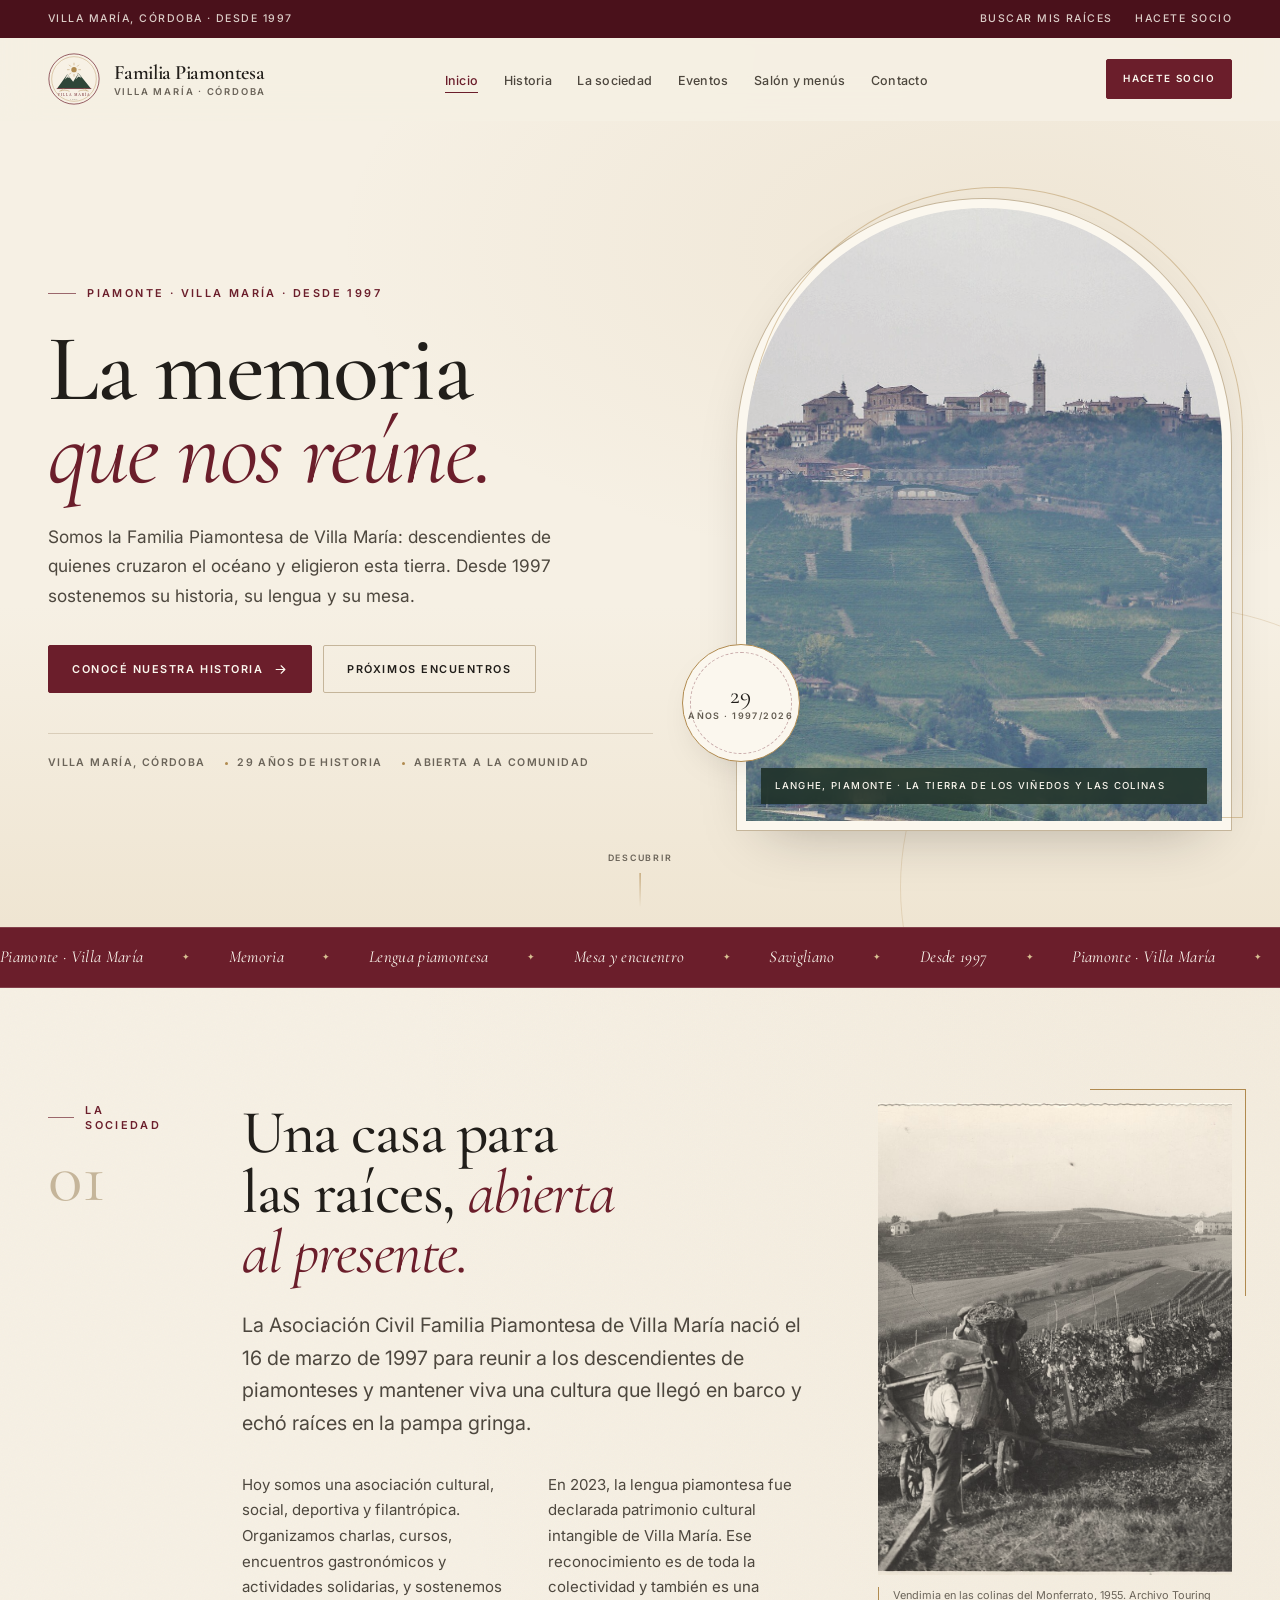
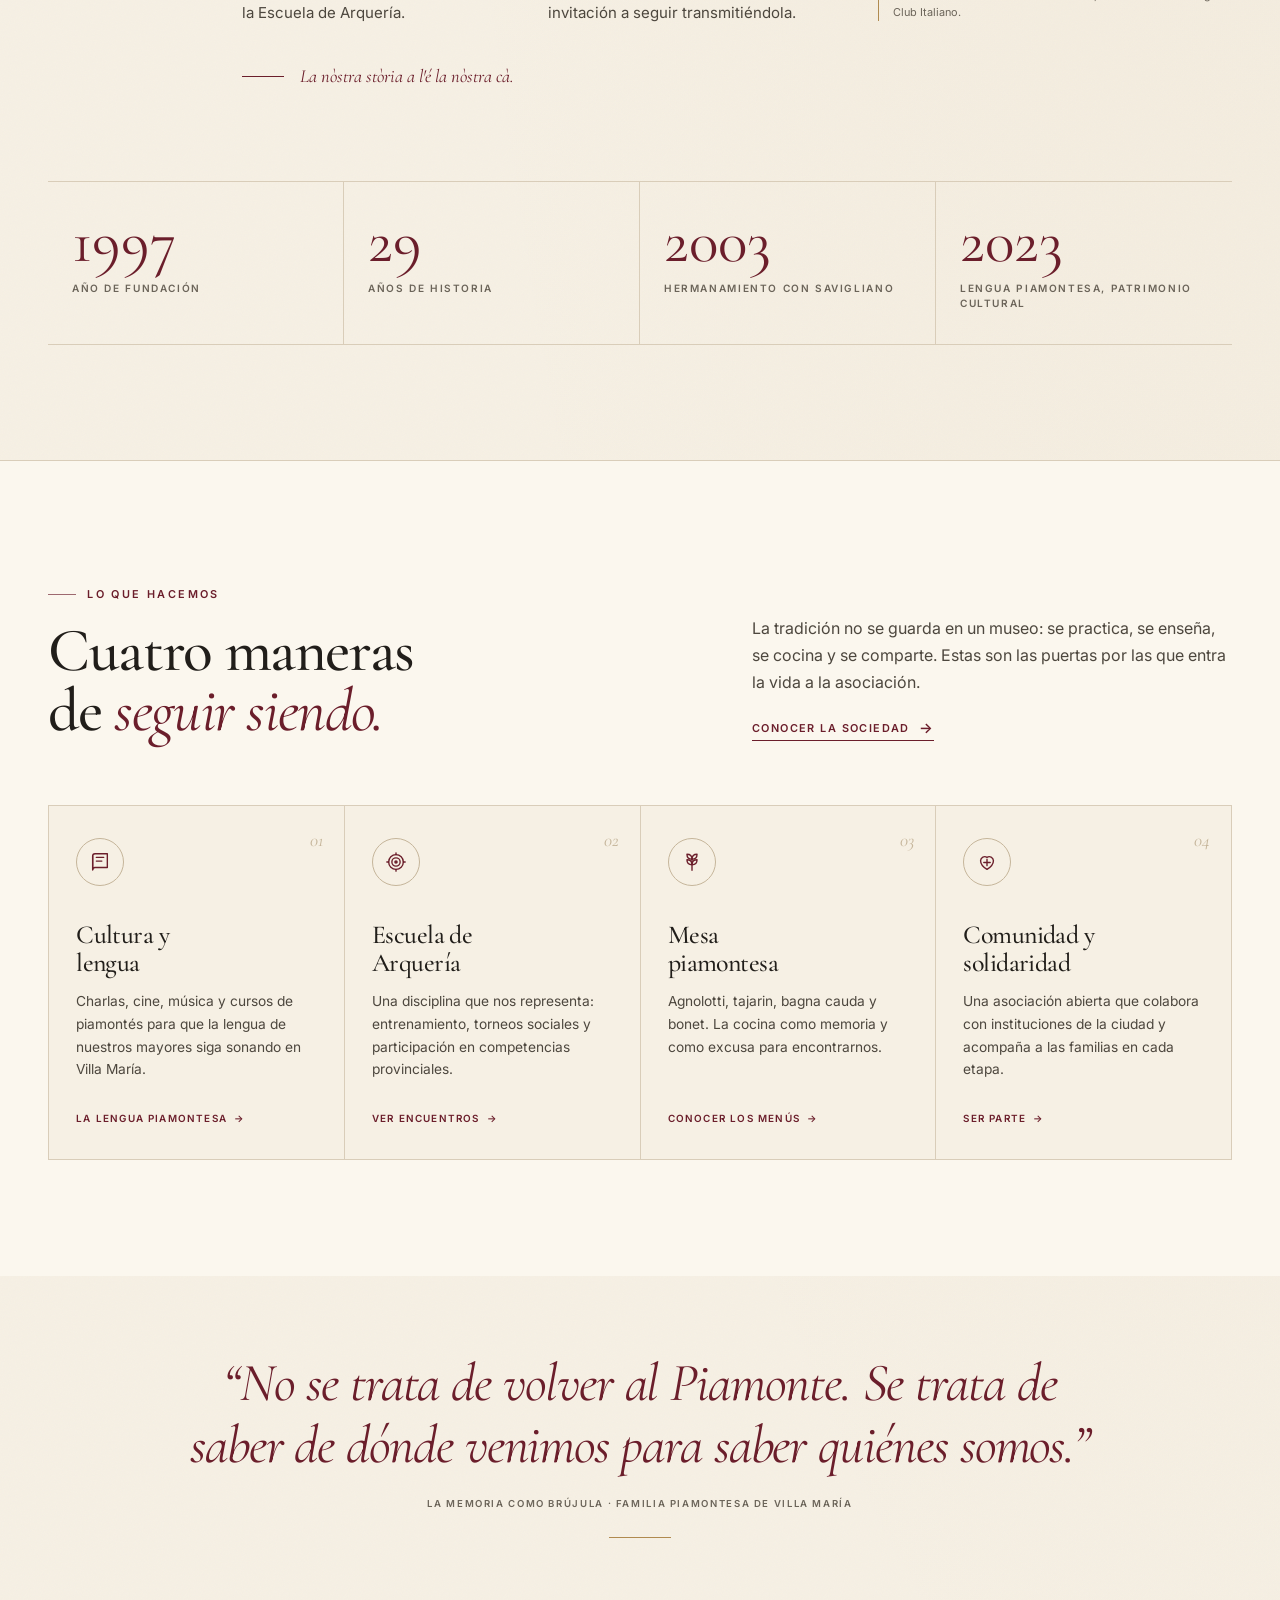
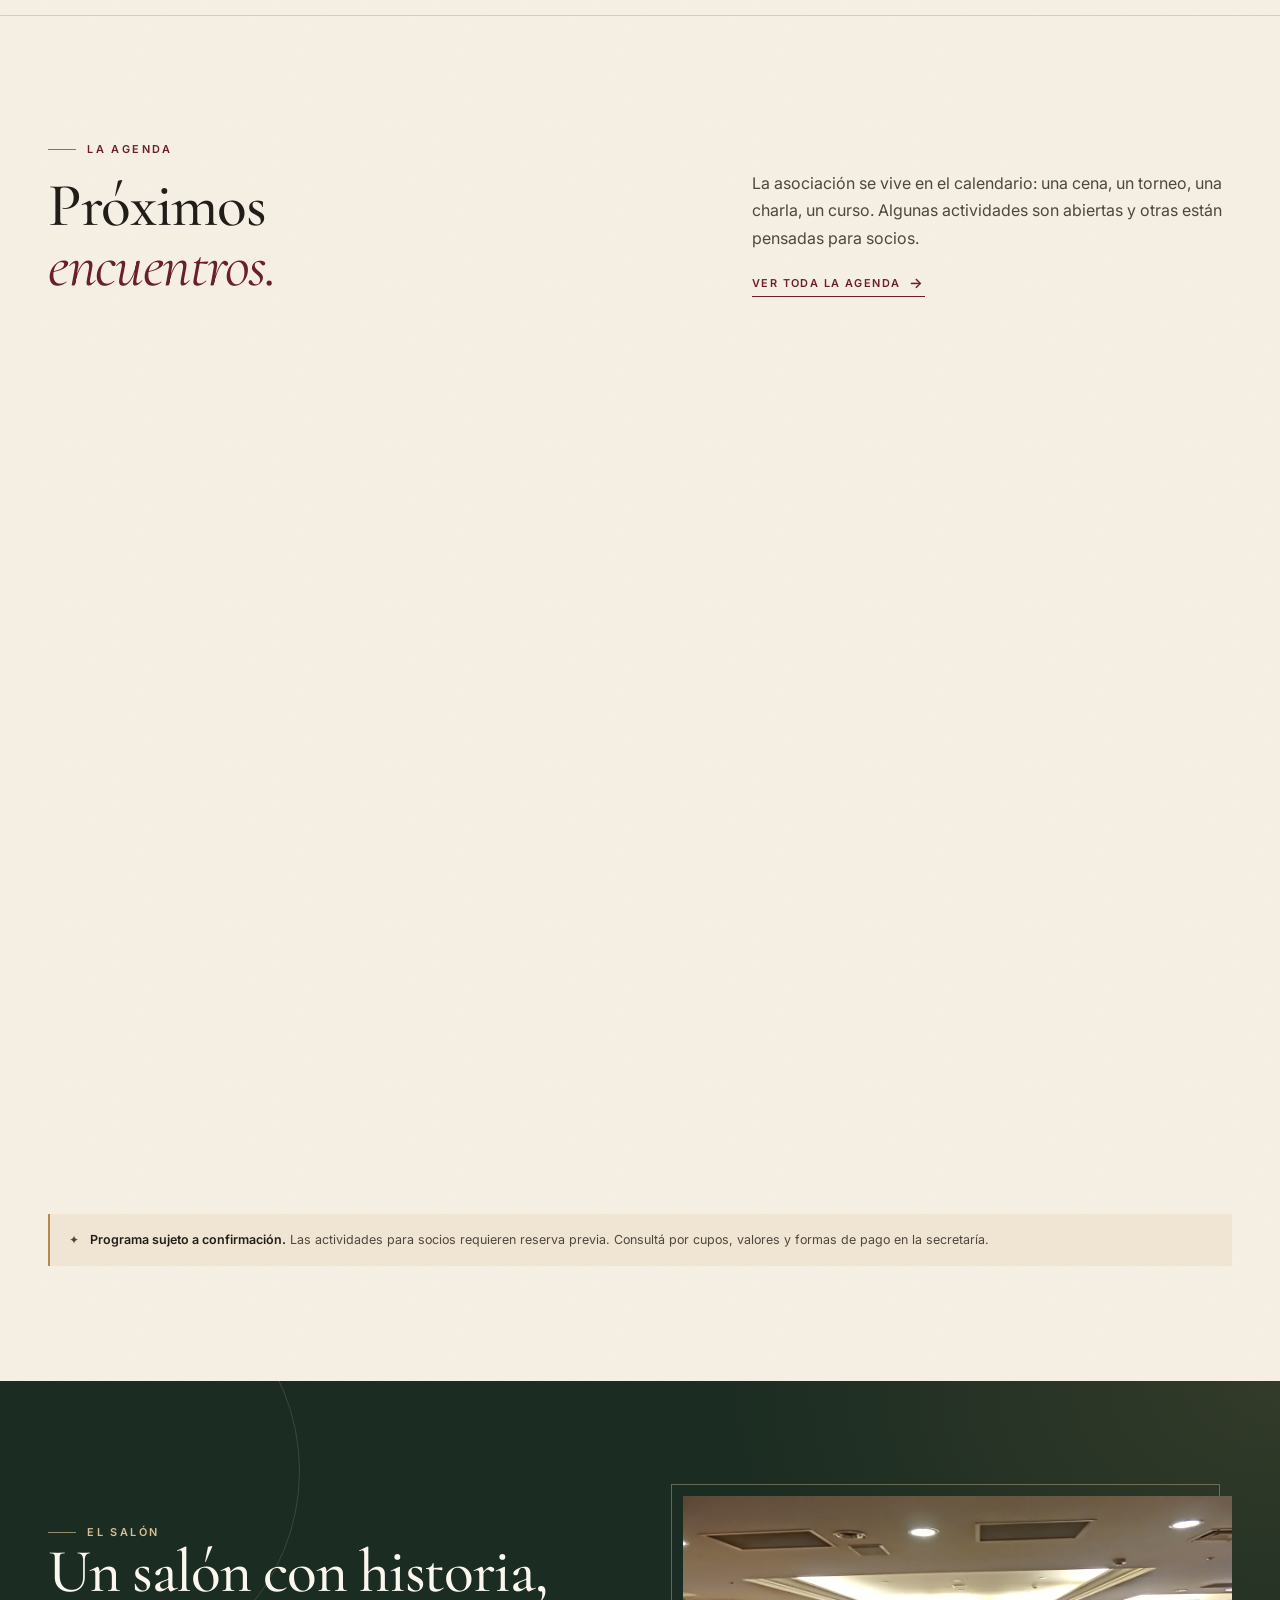
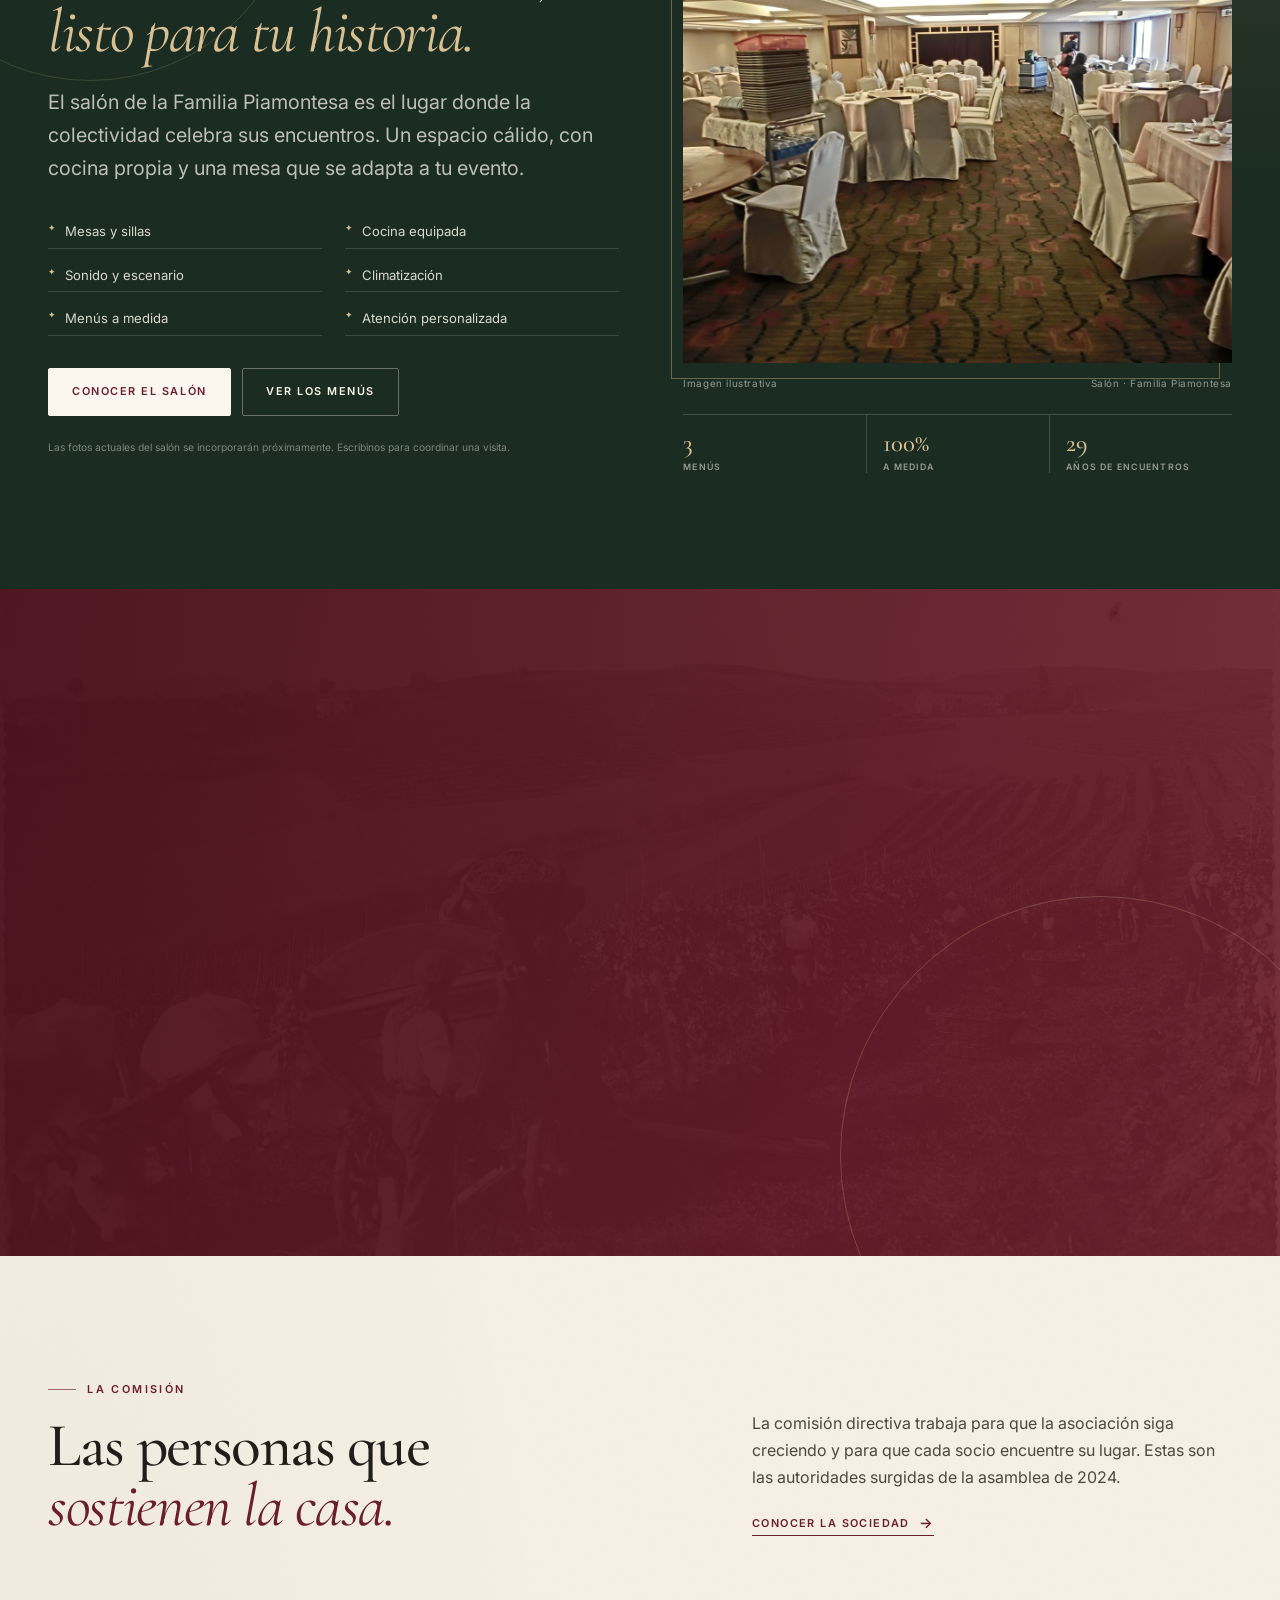
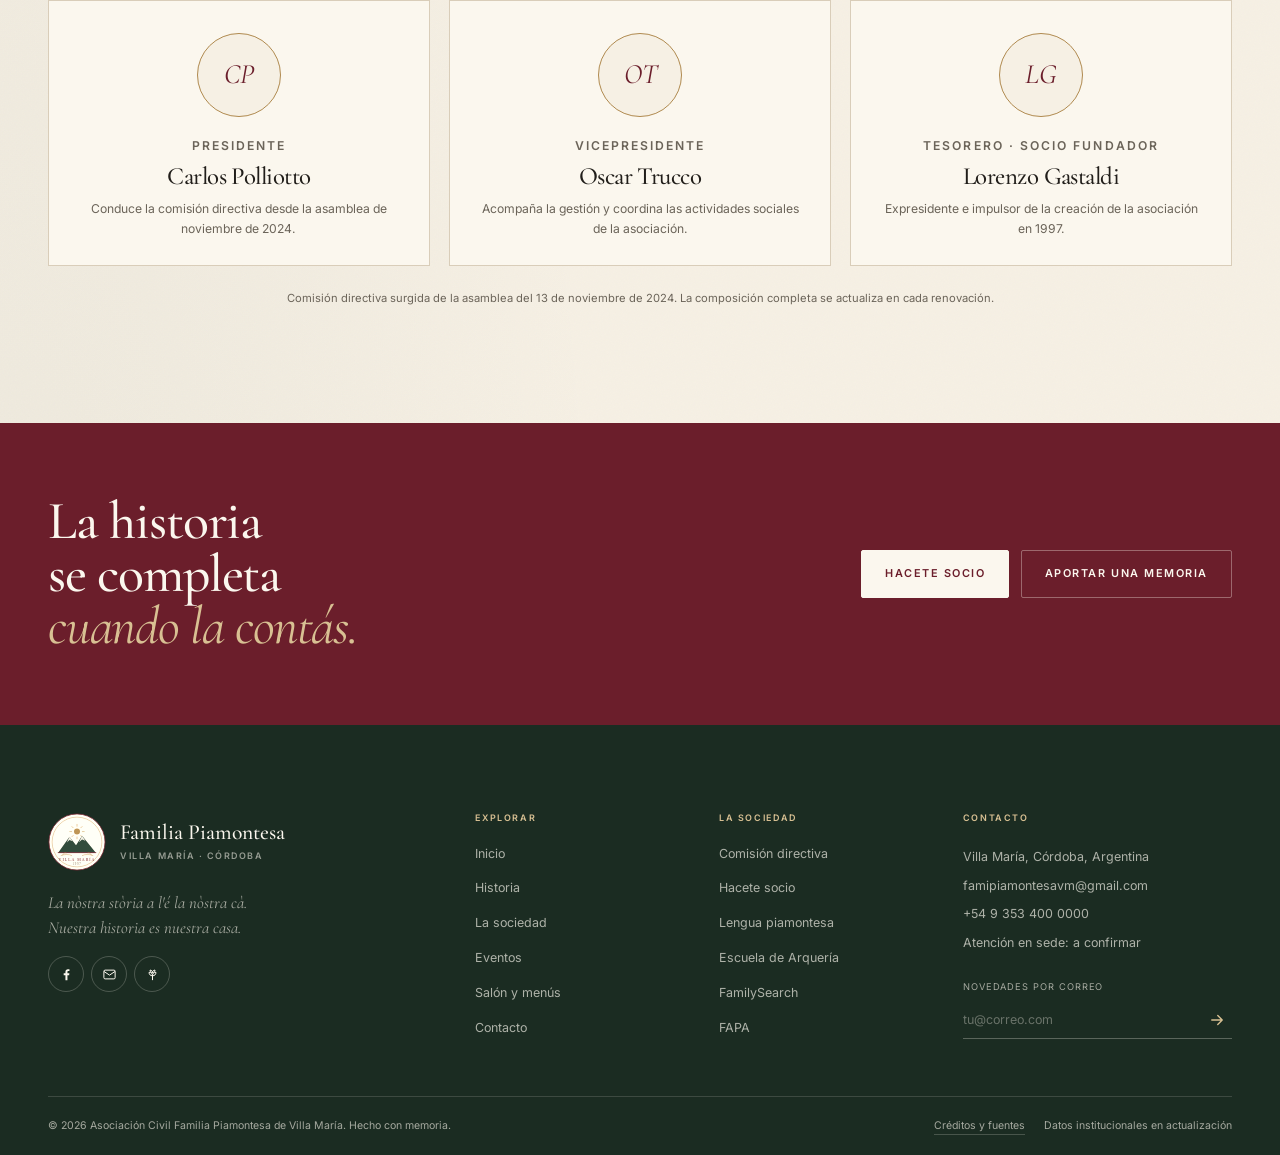
==== commit 302b8726: "Publicar en GitHub Pages y actualizar metadatos" ====
--- a/index.html
+++ b/index.html
@@ -7,13 +7,15 @@
   <meta name="description" content="Asociación Civil Familia Piamontesa de Villa María: historia, cultura, lengua, escuela de arquería, eventos, salón y menús. Desde 1997, sosteniendo las raíces piamontesas.">
   <meta name="theme-color" content="#f6f0e4">
   <meta name="color-scheme" content="light">
+  <link rel="canonical" href="https://mativ93.github.io/familia-piamontesa-villa-maria/">
 
   <meta property="og:type" content="website">
+  <meta property="og:url" content="https://mativ93.github.io/familia-piamontesa-villa-maria/">
   <meta property="og:locale" content="es_AR">
   <meta property="og:site_name" content="Familia Piamontesa de Villa María">
   <meta property="og:title" content="Familia Piamontesa de Villa María — La memoria que nos reúne">
   <meta property="og:description" content="Desde 1997 reunimos a los descendientes de piamonteses de Villa María. Historia, lengua, arquería, gastronomía y una casa abierta a la comunidad.">
-  <meta property="og:image" content="assets/img/hero-langhe.jpg">
+  <meta property="og:image" content="https://mativ93.github.io/familia-piamontesa-villa-maria/assets/img/hero-langhe.jpg">
   <meta name="twitter:card" content="summary_large_image">
 
   <link rel="icon" href="favicon.svg" type="image/svg+xml">
